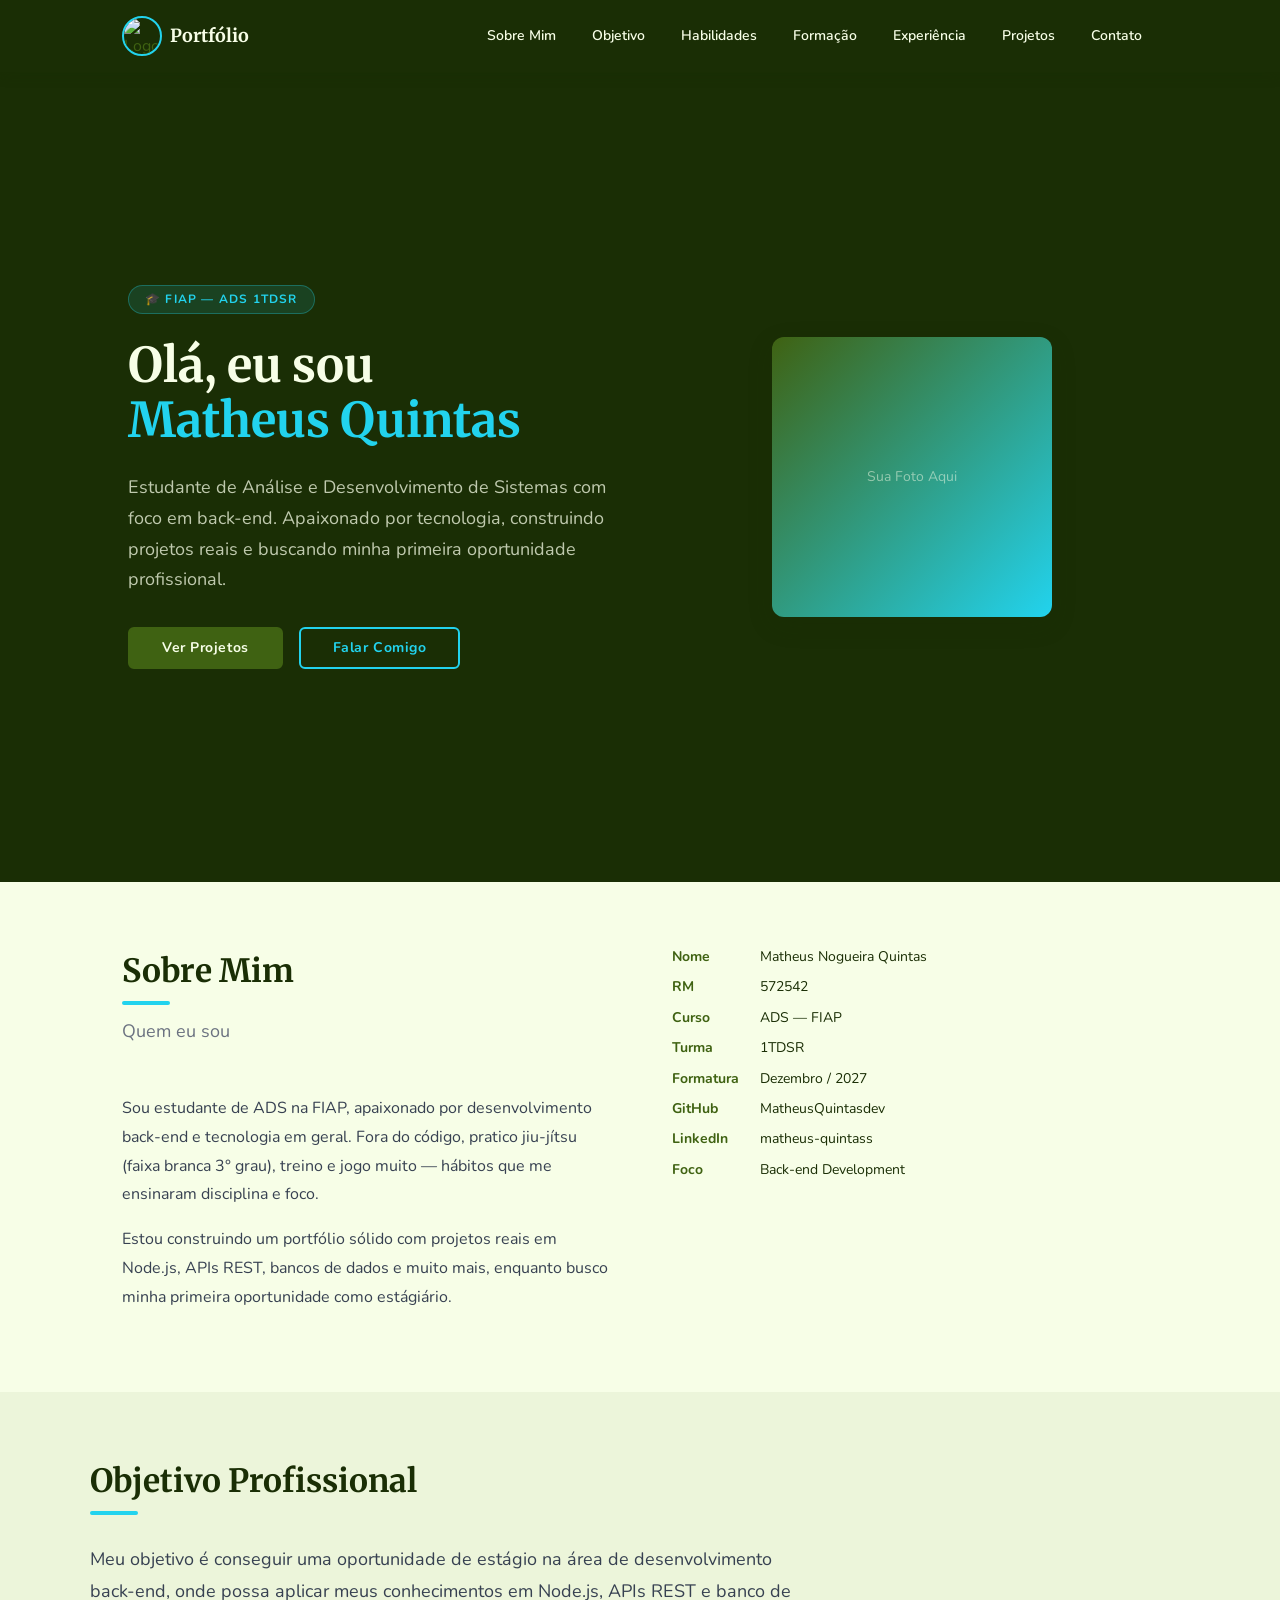
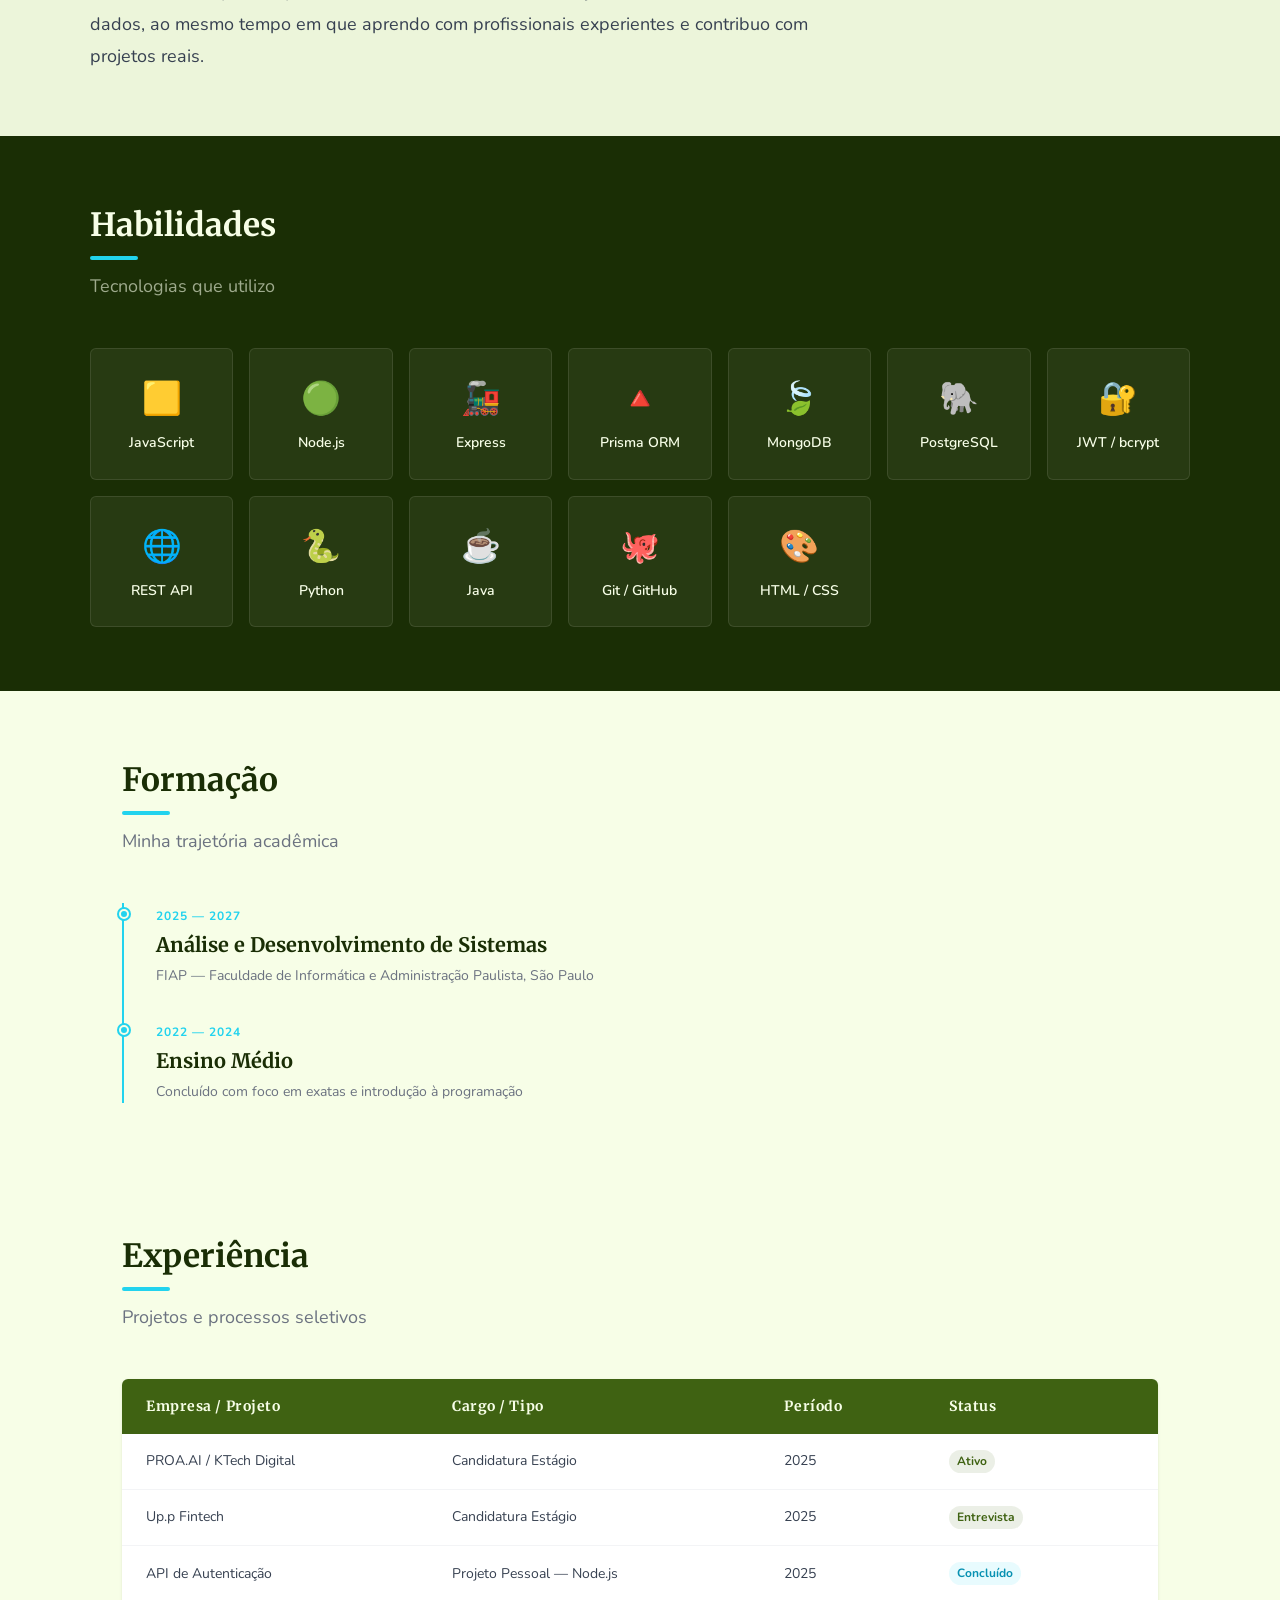
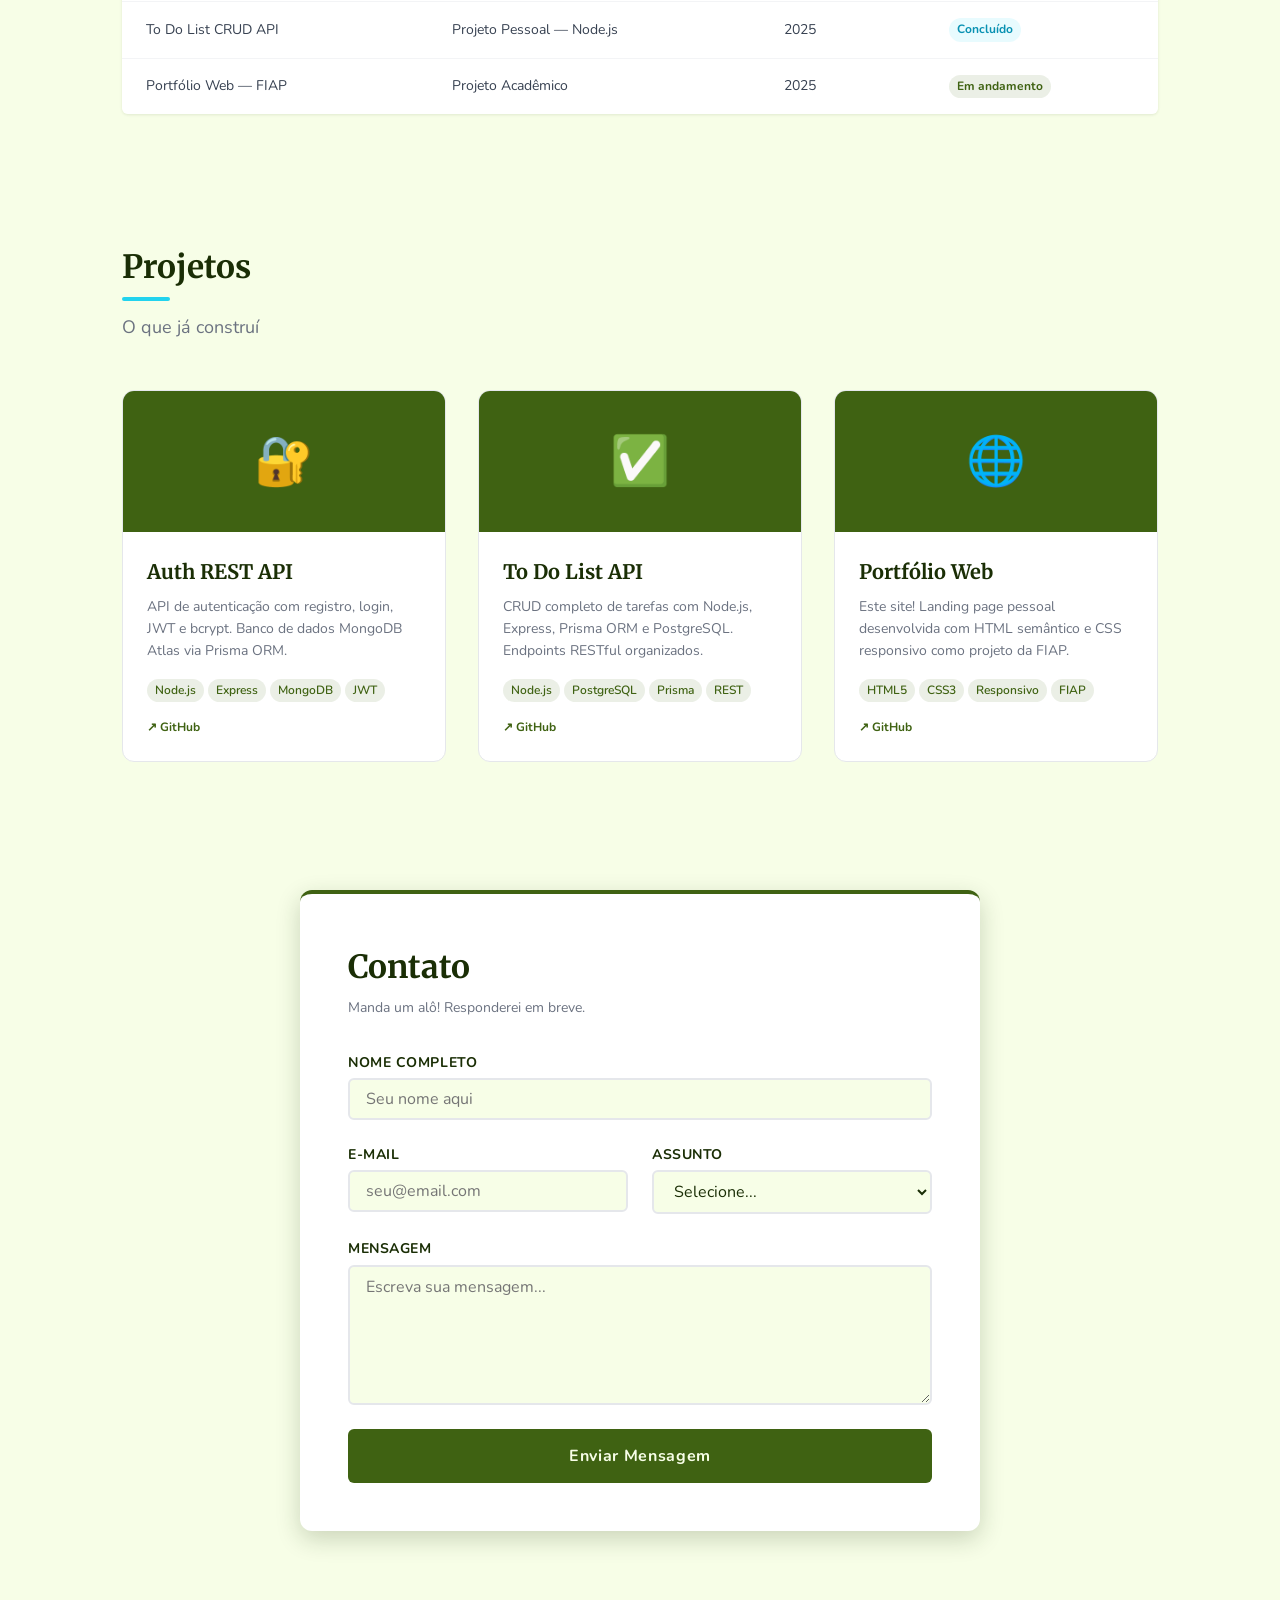
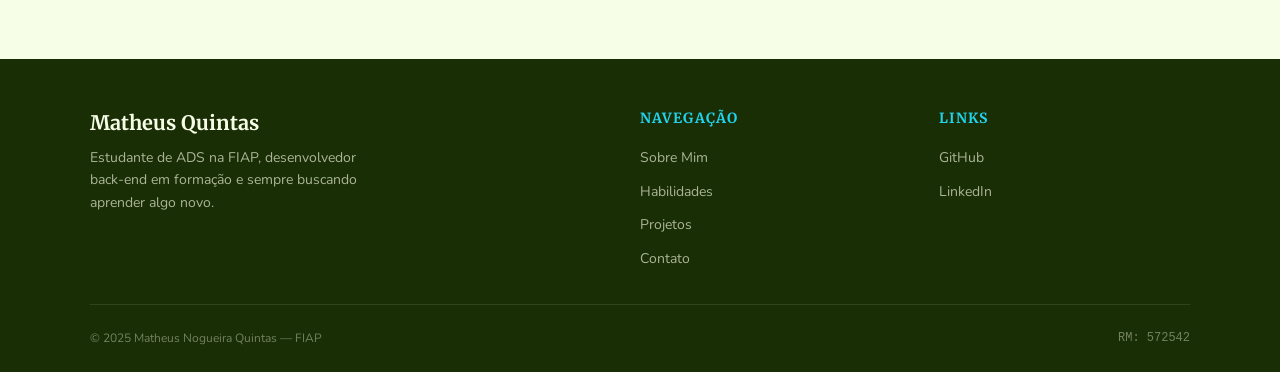
==== index.html @ 39544507 "step-5: responsividade e organização do CSS" ====
<!DOCTYPE html>
<html lang="pt-BR">
<head>
    <meta charset="UTF-8">
    <meta name="viewport" content="width=device-width, initial-scale=1.0">
    <title>Matheus Quintas — Portfólio</title>

    <!-- Google Fonts -->
    <link rel="preconnect" href="https://fonts.googleapis.com">
    <link rel="preconnect" href="https://fonts.gstatic.com" crossorigin>
    <link href="https://fonts.googleapis.com/css2?family=Merriweather:wght@700;900&family=Nunito:wght@400;600;700&display=swap" rel="stylesheet">

    <!-- CSS Modularizado -->
    <link rel="stylesheet" href="css/variables.css">
    <link rel="stylesheet" href="css/main.css">
    <link rel="stylesheet" href="css/header.css">
    <link rel="stylesheet" href="css/footer.css">
    <link rel="stylesheet" href="css/form.css">
</head>
<body>

    <!-- ===================== HEADER ===================== -->
    <header>
        <div class="header-inner">
            <a href="#inicio" class="logo">
                <img src="https://ui-avatars.com/api/?background=3F6212&color=22D3EE&name=Matheus+Nogueira+Quintas" alt="Logo MQ">
                <span class="logo-text">Portfólio</span>
            </a>

            <button class="menu-toggle" id="menuToggle" aria-label="Abrir menu">
                <span></span>
                <span></span>
                <span></span>
            </button>

            <nav id="mainNav">
                <a href="#sobre">Sobre Mim</a>
                <a href="#objetivo">Objetivo</a>
                <a href="#habilidades">Habilidades</a>
                <a href="#formacao">Formação</a>
                <a href="#experiencia">Experiência</a>
                <a href="#projetos">Projetos</a>
                <a href="#contato">Contato</a>
            </nav>
        </div>
    </header>

    <!-- ===================== HERO ===================== -->
    <section id="inicio" class="hero">
        <div class="hero-inner">
            <div class="hero-content">
                <span class="hero-badge">🎓 FIAP — ADS 1TDSR</span>
                <h1>Olá, eu sou<br><span>Matheus Quintas</span></h1>
                <p>Estudante de Análise e Desenvolvimento de Sistemas com foco em back-end. Apaixonado por tecnologia, construindo projetos reais e buscando minha primeira oportunidade profissional.</p>
                <div class="hero-buttons">
                    <a href="#projetos" class="btn btn-primary">Ver Projetos</a>
                    <a href="#contato" class="btn btn-outline">Falar Comigo</a>
                </div>
            </div>
            <div class="hero-photo">
                <div class="photo-frame">Sua Foto Aqui</div>
            </div>
        </div>
    </section>

    <!-- ===================== SOBRE MIM ===================== -->
    <section id="sobre" class="section">
        <div class="about">
            <div>
                <h2 class="section-title">Sobre Mim</h2>
                <p class="section-subtitle">Quem eu sou</p>
                <div class="about-text">
                    <p>Sou estudante de ADS na FIAP, apaixonado por desenvolvimento back-end e tecnologia em geral. Fora do código, pratico jiu-jítsu (faixa branca 3° grau), treino e jogo muito — hábitos que me ensinaram disciplina e foco.</p>
                    <p>Estou construindo um portfólio sólido com projetos reais em Node.js, APIs REST, bancos de dados e muito mais, enquanto busco minha primeira oportunidade como estágiário.</p>
                </div>
            </div>
            <div>
                <ul class="info-list">
                    <li><strong>Nome</strong> Matheus Nogueira Quintas</li>
                    <li><strong>RM</strong> 572542</li>
                    <li><strong>Curso</strong> ADS — FIAP</li>
                    <li><strong>Turma</strong> 1TDSR</li>
                    <li><strong>Formatura</strong> Dezembro / 2027</li>
                    <li><strong>GitHub</strong> MatheusQuintasdev</li>
                    <li><strong>LinkedIn</strong> matheus-quintass</li>
                    <li><strong>Foco</strong> Back-end Development</li>
                </ul>
            </div>
        </div>
    </section>

    <!-- ===================== OBJETIVO ===================== -->
    <section id="objetivo" style="background-color: rgba(63,98,18,0.06); padding: var(--space-3xl) var(--space-xl);">
        <div style="max-width: var(--max-width); margin: 0 auto;">
            <h2 class="section-title">Objetivo Profissional</h2>
            <p style="margin-top: var(--space-lg); font-size: var(--font-md); line-height: 1.8; color: #374151; max-width: 720px;">
                Meu objetivo é conseguir uma oportunidade de estágio na área de desenvolvimento back-end, onde possa aplicar meus conhecimentos em Node.js, APIs REST e banco de dados, ao mesmo tempo em que aprendo com profissionais experientes e contribuo com projetos reais.
            </p>
        </div>
    </section>

    <!-- ===================== HABILIDADES ===================== -->
    <div id="habilidades" class="skills-bg">
        <div style="max-width: var(--max-width); margin: 0 auto;">
            <h2 class="section-title">Habilidades</h2>
            <p class="section-subtitle">Tecnologias que utilizo</p>
            <div class="skills-grid">
                <div class="skill-card"><div class="skill-icon">🟨</div><p>JavaScript</p></div>
                <div class="skill-card"><div class="skill-icon">🟢</div><p>Node.js</p></div>
                <div class="skill-card"><div class="skill-icon">🚂</div><p>Express</p></div>
                <div class="skill-card"><div class="skill-icon">🔺</div><p>Prisma ORM</p></div>
                <div class="skill-card"><div class="skill-icon">🍃</div><p>MongoDB</p></div>
                <div class="skill-card"><div class="skill-icon">🐘</div><p>PostgreSQL</p></div>
                <div class="skill-card"><div class="skill-icon">🔐</div><p>JWT / bcrypt</p></div>
                <div class="skill-card"><div class="skill-icon">🌐</div><p>REST API</p></div>
                <div class="skill-card"><div class="skill-icon">🐍</div><p>Python</p></div>
                <div class="skill-card"><div class="skill-icon">☕</div><p>Java</p></div>
                <div class="skill-card"><div class="skill-icon">🐙</div><p>Git / GitHub</p></div>
                <div class="skill-card"><div class="skill-icon">🎨</div><p>HTML / CSS</p></div>
            </div>
        </div>
    </div>

    <!-- ===================== FORMAÇÃO ===================== -->
    <section id="formacao" class="section">
        <h2 class="section-title">Formação</h2>
        <p class="section-subtitle">Minha trajetória acadêmica</p>
        <div class="timeline">
            <div class="timeline-item">
                <span class="year">2025 — 2027</span>
                <h3>Análise e Desenvolvimento de Sistemas</h3>
                <p>FIAP — Faculdade de Informática e Administração Paulista, São Paulo</p>
            </div>
            <div class="timeline-item">
                <span class="year">2022 — 2024</span>
                <h3>Ensino Médio</h3>
                <p>Concluído com foco em exatas e introdução à programação</p>
            </div>
        </div>
    </section>

    <!-- ===================== EXPERIÊNCIA ===================== -->
    <section id="experiencia" class="section">
        <h2 class="section-title">Experiência</h2>
        <p class="section-subtitle">Projetos e processos seletivos</p>

        <!-- Tabela com scroll horizontal em mobile -->
        <div class="table-wrapper">
            <table class="exp-table">
                <thead>
                    <tr>
                        <th>Empresa / Projeto</th>
                        <th>Cargo / Tipo</th>
                        <th>Período</th>
                        <th>Status</th>
                    </tr>
                </thead>
                <tbody>
                    <tr>
                        <td>PROA.AI / KTech Digital</td>
                        <td>Candidatura Estágio</td>
                        <td>2025</td>
                        <td><span class="badge-status ativo">Ativo</span></td>
                    </tr>
                    <tr>
                        <td>Up.p Fintech</td>
                        <td>Candidatura Estágio</td>
                        <td>2025</td>
                        <td><span class="badge-status ativo">Entrevista</span></td>
                    </tr>
                    <tr>
                        <td>API de Autenticação</td>
                        <td>Projeto Pessoal — Node.js</td>
                        <td>2025</td>
                        <td><span class="badge-status concluido">Concluído</span></td>
                    </tr>
                    <tr>
                        <td>To Do List CRUD API</td>
                        <td>Projeto Pessoal — Node.js</td>
                        <td>2025</td>
                        <td><span class="badge-status concluido">Concluído</span></td>
                    </tr>
                    <tr>
                        <td>Portfólio Web — FIAP</td>
                        <td>Projeto Acadêmico</td>
                        <td>2025</td>
                        <td><span class="badge-status ativo">Em andamento</span></td>
                    </tr>
                </tbody>
            </table>
        </div>
    </section>

    <!-- ===================== PROJETOS ===================== -->
    <section id="projetos" class="section">
        <h2 class="section-title">Projetos</h2>
        <p class="section-subtitle">O que já construí</p>
        <div class="projects-grid">

            <div class="project-card">
                <div class="card-header"><span>🔐</span></div>
                <div class="card-body">
                    <h3>Auth REST API</h3>
                    <p>API de autenticação com registro, login, JWT e bcrypt. Banco de dados MongoDB Atlas via Prisma ORM.</p>
                    <div class="project-tags">
                        <span class="tag">Node.js</span>
                        <span class="tag">Express</span>
                        <span class="tag">MongoDB</span>
                        <span class="tag">JWT</span>
                    </div>
                    <div class="card-links">
                        <a href="https://github.com/MatheusQuintasdev" target="_blank">↗ GitHub</a>
                    </div>
                </div>
            </div>

            <div class="project-card">
                <div class="card-header"><span>✅</span></div>
                <div class="card-body">
                    <h3>To Do List API</h3>
                    <p>CRUD completo de tarefas com Node.js, Express, Prisma ORM e PostgreSQL. Endpoints RESTful organizados.</p>
                    <div class="project-tags">
                        <span class="tag">Node.js</span>
                        <span class="tag">PostgreSQL</span>
                        <span class="tag">Prisma</span>
                        <span class="tag">REST</span>
                    </div>
                    <div class="card-links">
                        <a href="https://github.com/MatheusQuintasdev" target="_blank">↗ GitHub</a>
                    </div>
                </div>
            </div>

            <div class="project-card">
                <div class="card-header"><span>🌐</span></div>
                <div class="card-body">
                    <h3>Portfólio Web</h3>
                    <p>Este site! Landing page pessoal desenvolvida com HTML semântico e CSS responsivo como projeto da FIAP.</p>
                    <div class="project-tags">
                        <span class="tag">HTML5</span>
                        <span class="tag">CSS3</span>
                        <span class="tag">Responsivo</span>
                        <span class="tag">FIAP</span>
                    </div>
                    <div class="card-links">
                        <a href="https://github.com/MatheusQuintasdev" target="_blank">↗ GitHub</a>
                    </div>
                </div>
            </div>

        </div>
    </section>

    <!-- ===================== CONTATO ===================== -->
    <div id="contato" class="form-section">
        <div class="form-wrapper">
            <h2>Contato</h2>
            <p class="form-subtitle">Manda um alô! Responderei em breve.</p>

            <div class="form-group">
                <label for="nome">Nome Completo</label>
                <input type="text" id="nome" name="nome" placeholder="Seu nome aqui" required>
            </div>

            <div class="form-row">
                <div class="form-group">
                    <label for="email">E-mail</label>
                    <input type="email" id="email" name="email" placeholder="seu@email.com" required>
                </div>
                <div class="form-group">
                    <label for="assunto">Assunto</label>
                    <select id="assunto" name="assunto">
                        <option value="">Selecione...</option>
                        <option>Oportunidade de Estágio</option>
                        <option>Projeto em Conjunto</option>
                        <option>Outros</option>
                    </select>
                </div>
            </div>

            <div class="form-group">
                <label for="mensagem">Mensagem</label>
                <textarea id="mensagem" name="mensagem" placeholder="Escreva sua mensagem..." required></textarea>
            </div>

            <button type="button" class="form-submit">Enviar Mensagem</button>
        </div>
    </div>

    <!-- ===================== FOOTER ===================== -->
    <footer>
        <div class="footer-inner">
            <div class="footer-brand">
                <span class="logo-text">Matheus Quintas</span>
                <p>Estudante de ADS na FIAP, desenvolvedor back-end em formação e sempre buscando aprender algo novo.</p>
            </div>
            <div class="footer-col">
                <h4>Navegação</h4>
                <ul>
                    <li><a href="#sobre">Sobre Mim</a></li>
                    <li><a href="#habilidades">Habilidades</a></li>
                    <li><a href="#projetos">Projetos</a></li>
                    <li><a href="#contato">Contato</a></li>
                </ul>
            </div>
            <div class="footer-col">
                <h4>Links</h4>
                <ul>
                    <li><a href="https://github.com/MatheusQuintasdev" target="_blank">GitHub</a></li>
                    <li><a href="https://linkedin.com/in/matheus-quintass" target="_blank">LinkedIn</a></li>
                </ul>
            </div>
        </div>
        <div class="footer-bottom">
            <p>© 2025 Matheus Nogueira Quintas — FIAP</p>
            <span class="rm">RM: 572542</span>
        </div>
    </footer>

    <!-- ===================== JS: Menu Mobile ===================== -->
    <script>
        const toggle = document.getElementById('menuToggle');
        const nav = document.getElementById('mainNav');

        toggle.addEventListener('click', () => {
            toggle.classList.toggle('open');
            nav.classList.toggle('open');
        });

        // Fecha o menu ao clicar em um link
        nav.querySelectorAll('a').forEach(link => {
            link.addEventListener('click', () => {
                toggle.classList.remove('open');
                nav.classList.remove('open');
            });
        });
    </script>

</body>
</html>
---- css/variables.css ----
/* ===========================
   VARIÁVEIS GLOBAIS
   =========================== */

:root {
    /* Paleta de Cores */
    --color-primary: #3F6212;
    --color-secondary: #22D3EE;
    --color-background: #F7FEE7;
    --color-dark: #1A2E05;
    --color-accent: #FB7185;

    /* Variações de opacidade */
    --color-primary-light: #4d7a16;
    --color-primary-dark: #2d4609;
    --color-secondary-light: #67e3f5;
    --color-dark-soft: #2a4a08;

    /* Tipografia */
    --font-heading: 'Merriweather', Georgia, serif;
    --font-body: 'Nunito', 'Segoe UI', sans-serif;
    --font-mono: 'Courier New', monospace;

    /* Tamanhos de Fonte */
    --font-xs: 0.75rem;
    --font-sm: 0.875rem;
    --font-base: 1rem;
    --font-md: 1.125rem;
    --font-lg: 1.25rem;
    --font-xl: 1.5rem;
    --font-2xl: 2rem;
    --font-3xl: 2.5rem;
    --font-4xl: 3rem;

    /* Espaçamentos */
    --space-xs: 0.25rem;
    --space-sm: 0.5rem;
    --space-md: 1rem;
    --space-lg: 1.5rem;
    --space-xl: 2rem;
    --space-2xl: 3rem;
    --space-3xl: 4rem;

    /* Border Radius */
    --radius: 6px;
    --radius-md: 12px;
    --radius-lg: 20px;
    --radius-full: 9999px;

    /* Sombras */
    --shadow-sm: 0 1px 3px rgba(26, 46, 5, 0.1);
    --shadow-md: 0 4px 12px rgba(26, 46, 5, 0.15);
    --shadow-lg: 0 8px 24px rgba(26, 46, 5, 0.2);

    /* Transições */
    --transition: 0.3s ease;

    /* Largura máxima do container */
    --max-width: 1100px;
}
---- css/main.css ----
/* ===========================
   RESET & BASE
   =========================== */

*, *::before, *::after {
    box-sizing: border-box;
    margin: 0;
    padding: 0;
}

html {
    scroll-behavior: smooth;
}

body {
    font-family: var(--font-body);
    font-size: var(--font-base);
    background-color: var(--color-background);
    color: var(--color-dark);
    line-height: 1.6;
}

img {
    max-width: 100%;
    display: block;
}

a {
    color: var(--color-primary);
}

/* ===========================
   UTILITÁRIOS
   =========================== */

.container {
    max-width: var(--max-width);
    margin: 0 auto;
    padding: 0 var(--space-xl);
}

.section {
    padding: var(--space-3xl) var(--space-xl);
    max-width: var(--max-width);
    margin: 0 auto;
}

.section-title {
    font-family: var(--font-heading);
    font-size: var(--font-2xl);
    color: var(--color-dark);
    margin-bottom: var(--space-xs);
    position: relative;
    display: inline-block;
}

.section-title::after {
    content: '';
    display: block;
    height: 4px;
    width: 48px;
    background-color: var(--color-secondary);
    border-radius: var(--radius-full);
    margin-top: var(--space-xs);
}

.section-subtitle {
    color: #6b7280;
    font-size: var(--font-md);
    margin-top: var(--space-sm);
    margin-bottom: var(--space-2xl);
}

/* ===========================
   HERO
   =========================== */

.hero {
    background-color: var(--color-dark);
    color: var(--color-background);
    padding: var(--space-3xl) var(--space-xl);
    min-height: 90vh;
    display: flex;
    align-items: center;
}

.hero-inner {
    max-width: var(--max-width);
    margin: 0 auto;
    display: grid;
    grid-template-columns: 1fr 1fr;
    gap: var(--space-3xl);
    align-items: center;
}

.hero-badge {
    display: inline-block;
    background-color: rgba(34, 211, 238, 0.12);
    color: var(--color-secondary);
    border: 1px solid rgba(34, 211, 238, 0.3);
    font-size: var(--font-xs);
    font-weight: 700;
    letter-spacing: 0.1em;
    text-transform: uppercase;
    padding: var(--space-xs) var(--space-md);
    border-radius: var(--radius-full);
    margin-bottom: var(--space-lg);
}

.hero h1 {
    font-family: var(--font-heading);
    font-size: var(--font-4xl);
    line-height: 1.15;
    margin-bottom: var(--space-lg);
    color: var(--color-background);
}

.hero h1 span {
    color: var(--color-secondary);
}

.hero p {
    font-size: var(--font-md);
    color: rgba(247, 254, 231, 0.75);
    line-height: 1.7;
    margin-bottom: var(--space-xl);
    max-width: 480px;
}

.hero-buttons {
    display: flex;
    gap: var(--space-md);
    flex-wrap: wrap;
}

.btn {
    display: inline-block;
    padding: var(--space-sm) var(--space-xl);
    border-radius: var(--radius);
    font-family: var(--font-body);
    font-size: var(--font-sm);
    font-weight: 700;
    text-decoration: none;
    cursor: pointer;
    transition: all var(--transition);
    letter-spacing: 0.04em;
}

.btn-primary {
    background-color: var(--color-primary);
    color: var(--color-background);
    border: 2px solid var(--color-primary);
}

.btn-primary:hover {
    background-color: var(--color-primary-dark);
    border-color: var(--color-primary-dark);
}

.btn-outline {
    background-color: transparent;
    color: var(--color-secondary);
    border: 2px solid var(--color-secondary);
}

.btn-outline:hover {
    background-color: var(--color-secondary);
    color: var(--color-dark);
}

.hero-photo {
    display: flex;
    justify-content: center;
    align-items: center;
}

.hero-photo .photo-frame {
    width: 280px;
    height: 280px;
    border-radius: var(--radius-md);
    background: linear-gradient(135deg, var(--color-primary), var(--color-secondary));
    display: flex;
    align-items: center;
    justify-content: center;
    color: rgba(247, 254, 231, 0.5);
    font-size: var(--font-sm);
    text-align: center;
    padding: var(--space-md);
    box-shadow: var(--shadow-lg);
}

.hero-photo img {
    width: 280px;
    height: 280px;
    object-fit: cover;
    border-radius: var(--radius-md);
    box-shadow: var(--shadow-lg);
}

/* ===========================
   SOBRE MIM
   =========================== */

.about {
    display: grid;
    grid-template-columns: 1fr 1fr;
    gap: var(--space-3xl);
    align-items: start;
}

.about-text p {
    line-height: 1.8;
    color: #374151;
    margin-bottom: var(--space-md);
}

.info-list {
    list-style: none;
    display: flex;
    flex-direction: column;
    gap: var(--space-sm);
}

.info-list li {
    display: flex;
    gap: var(--space-sm);
    font-size: var(--font-sm);
}

.info-list li strong {
    color: var(--color-primary);
    min-width: 80px;
}

/* ===========================
   HABILIDADES
   =========================== */

.skills-bg {
    background-color: var(--color-dark);
    padding: var(--space-3xl) var(--space-xl);
}

.skills-bg .section-title {
    color: var(--color-background);
}

.skills-bg .section-subtitle {
    color: rgba(247, 254, 231, 0.6);
}

.skills-grid {
    display: grid;
    grid-template-columns: repeat(auto-fill, minmax(140px, 1fr));
    gap: var(--space-md);
    margin-top: var(--space-xl);
}

.skill-card {
    background-color: rgba(247, 254, 231, 0.06);
    border: 1px solid rgba(247, 254, 231, 0.1);
    border-radius: var(--radius);
    padding: var(--space-lg) var(--space-md);
    text-align: center;
    transition: background-color var(--transition), border-color var(--transition);
}

.skill-card:hover {
    background-color: rgba(63, 98, 18, 0.3);
    border-color: var(--color-primary);
}

.skill-card .skill-icon {
    font-size: 2rem;
    margin-bottom: var(--space-sm);
}

.skill-card p {
    font-size: var(--font-sm);
    font-weight: 600;
    color: var(--color-background);
}

/* ===========================
   FORMAÇÃO
   =========================== */

.timeline {
    position: relative;
    padding-left: var(--space-xl);
    border-left: 2px solid var(--color-secondary);
    display: flex;
    flex-direction: column;
    gap: var(--space-xl);
}

.timeline-item {
    position: relative;
}

.timeline-item::before {
    content: '';
    position: absolute;
    left: calc(-1 * var(--space-xl) - 5px);
    top: 6px;
    width: 10px;
    height: 10px;
    border-radius: var(--radius-full);
    background-color: var(--color-secondary);
    border: 2px solid var(--color-background);
    box-shadow: 0 0 0 2px var(--color-secondary);
}

.timeline-item .year {
    font-size: var(--font-xs);
    font-weight: 700;
    color: var(--color-secondary);
    text-transform: uppercase;
    letter-spacing: 0.08em;
    margin-bottom: var(--space-xs);
}

.timeline-item h3 {
    font-family: var(--font-heading);
    font-size: var(--font-lg);
    color: var(--color-dark);
    margin-bottom: var(--space-xs);
}

.timeline-item p {
    font-size: var(--font-sm);
    color: #6b7280;
}

/* ===========================
   PROJETOS
   =========================== */

.projects-grid {
    display: grid;
    grid-template-columns: repeat(auto-fill, minmax(300px, 1fr));
    gap: var(--space-xl);
    margin-top: var(--space-xl);
}

.project-card {
    background-color: #fff;
    border: 1px solid #e5e7eb;
    border-radius: var(--radius-md);
    overflow: hidden;
    transition: box-shadow var(--transition), transform var(--transition);
}

.project-card:hover {
    box-shadow: var(--shadow-lg);
    transform: translateY(-3px);
}

.project-card .card-header {
    background-color: var(--color-primary);
    padding: var(--space-xl);
    display: flex;
    align-items: center;
    justify-content: center;
    min-height: 120px;
}

.project-card .card-header span {
    font-size: 3rem;
}

.project-card .card-body {
    padding: var(--space-lg);
}

.project-card h3 {
    font-family: var(--font-heading);
    font-size: var(--font-lg);
    color: var(--color-dark);
    margin-bottom: var(--space-sm);
}

.project-card p {
    font-size: var(--font-sm);
    color: #6b7280;
    line-height: 1.6;
    margin-bottom: var(--space-md);
}

.project-tags {
    display: flex;
    flex-wrap: wrap;
    gap: var(--space-xs);
    margin-bottom: var(--space-md);
}

.tag {
    background-color: rgba(63, 98, 18, 0.1);
    color: var(--color-primary);
    font-size: var(--font-xs);
    font-weight: 600;
    padding: 2px var(--space-sm);
    border-radius: var(--radius-full);
}

.card-links {
    display: flex;
    gap: var(--space-sm);
}

.card-links a {
    font-size: var(--font-xs);
    font-weight: 700;
    color: var(--color-primary);
    text-decoration: none;
    display: flex;
    align-items: center;
    gap: 4px;
    transition: color var(--transition);
}

.card-links a:hover {
    color: var(--color-accent);
}

/* ===========================
   EXPERIÊNCIA — TABELA
   =========================== */

.table-wrapper {
    width: 100%;
    overflow-x: auto; /* rolagem horizontal em mobile */
    -webkit-overflow-scrolling: touch;
    border-radius: var(--radius);
    box-shadow: var(--shadow-sm);
}

.exp-table {
    width: 100%;
    min-width: 560px; /* garante scroll em telas pequenas */
    border-collapse: collapse;
    background-color: #fff;
    font-size: var(--font-sm);
}

.exp-table thead {
    background-color: var(--color-primary);
    color: var(--color-background);
}

.exp-table th {
    padding: var(--space-md) var(--space-lg);
    text-align: left;
    font-family: var(--font-heading);
    font-size: var(--font-sm);
    letter-spacing: 0.04em;
}

.exp-table td {
    padding: var(--space-md) var(--space-lg);
    border-bottom: 1px solid #f3f4f6;
    color: #374151;
}

.exp-table tbody tr:hover {
    background-color: rgba(63, 98, 18, 0.04);
}

.exp-table tbody tr:last-child td {
    border-bottom: none;
}

.badge-status {
    display: inline-block;
    padding: 2px var(--space-sm);
    border-radius: var(--radius-full);
    font-size: var(--font-xs);
    font-weight: 700;
}

.badge-status.ativo {
    background-color: rgba(63, 98, 18, 0.1);
    color: var(--color-primary);
}

.badge-status.concluido {
    background-color: rgba(34, 211, 238, 0.1);
    color: #0891b2;
}

/* ===========================
   RESPONSIVIDADE GERAL
   =========================== */

@media (max-width: 1024px) {
    .hero h1 {
        font-size: var(--font-3xl);
    }

    .hero-photo .photo-frame,
    .hero-photo img {
        width: 220px;
        height: 220px;
    }
}

@media (max-width: 768px) {
    .section {
        padding: var(--space-2xl) var(--space-lg);
    }

    .hero {
        padding: var(--space-2xl) var(--space-lg);
        min-height: auto;
    }

    .hero-inner {
        grid-template-columns: 1fr;
        text-align: center;
        gap: var(--space-2xl);
    }

    .hero h1 {
        font-size: var(--font-2xl);
    }

    .hero p {
        max-width: 100%;
    }

    .hero-buttons {
        justify-content: center;
    }

    .hero-photo {
        order: -1;
    }

    .hero-photo .photo-frame,
    .hero-photo img {
        width: 180px;
        height: 180px;
    }

    .about {
        grid-template-columns: 1fr;
        gap: var(--space-xl);
    }

    .skills-bg {
        padding: var(--space-2xl) var(--space-lg);
    }

    .projects-grid {
        grid-template-columns: 1fr;
    }

    .section-title {
        font-size: var(--font-xl);
    }
}

@media (max-width: 480px) {
    .section {
        padding: var(--space-xl) var(--space-md);
    }

    .hero {
        padding: var(--space-xl) var(--space-md);
    }

    .hero h1 {
        font-size: var(--font-xl);
    }

    .hero-badge {
        font-size: 0.65rem;
    }

    .btn {
        padding: var(--space-sm) var(--space-lg);
        font-size: var(--font-xs);
    }

    .skills-grid {
        grid-template-columns: repeat(2, 1fr);
    }

    .hero-photo .photo-frame,
    .hero-photo img {
        width: 150px;
        height: 150px;
    }
}
---- css/header.css ----
/* ===========================
   HEADER & NAVEGAÇÃO
   =========================== */

header {
    background-color: var(--color-dark);
    position: sticky;
    top: 0;
    z-index: 1000;
    box-shadow: var(--shadow-md);
}

.header-inner {
    max-width: var(--max-width);
    margin: 0 auto;
    padding: var(--space-md) var(--space-xl);
    display: flex;
    align-items: center;
    justify-content: space-between;
    gap: var(--space-lg);
}

/* Logo */
.logo {
    display: flex;
    align-items: center;
    gap: var(--space-sm);
    text-decoration: none;
    flex-shrink: 0;
}

.logo img {
    width: 40px;
    height: 40px;
    border-radius: var(--radius-full);
    border: 2px solid var(--color-secondary);
}

.logo-text {
    font-family: var(--font-heading);
    font-size: var(--font-md);
    color: var(--color-background);
    font-weight: 700;
}

/* Navegação Desktop */
nav {
    display: flex;
    align-items: center;
    gap: var(--space-xs);
}

nav a {
    color: var(--color-background);
    text-decoration: none;
    font-family: var(--font-body);
    font-size: var(--font-sm);
    font-weight: 600;
    padding: var(--space-xs) var(--space-md);
    border-radius: var(--radius);
    transition: background-color var(--transition), color var(--transition);
}

nav a:hover {
    background-color: var(--color-primary);
    color: var(--color-background);
}

/* Botão Hamburguer (mobile) */
.menu-toggle {
    display: none;
    flex-direction: column;
    gap: 5px;
    background: none;
    border: none;
    cursor: pointer;
    padding: var(--space-xs);
}

.menu-toggle span {
    display: block;
    width: 24px;
    height: 2px;
    background-color: var(--color-background);
    border-radius: var(--radius-full);
    transition: transform var(--transition), opacity var(--transition);
}

/* Estado aberto do menu */
.menu-toggle.open span:nth-child(1) {
    transform: translateY(7px) rotate(45deg);
}
.menu-toggle.open span:nth-child(2) {
    opacity: 0;
}
.menu-toggle.open span:nth-child(3) {
    transform: translateY(-7px) rotate(-45deg);
}

/* ===========================
   RESPONSIVIDADE — HEADER
   =========================== */

@media (max-width: 768px) {
    .menu-toggle {
        display: flex;
    }

    nav {
        display: none;
        position: absolute;
        top: 100%;
        left: 0;
        right: 0;
        background-color: var(--color-dark);
        flex-direction: column;
        align-items: stretch;
        padding: var(--space-md);
        gap: var(--space-xs);
        box-shadow: var(--shadow-lg);
    }

    nav.open {
        display: flex;
    }

    nav a {
        padding: var(--space-sm) var(--space-md);
        text-align: center;
        font-size: var(--font-base);
    }

    .header-inner {
        padding: var(--space-md) var(--space-lg);
        position: relative;
    }
}

@media (max-width: 480px) {
    .logo-text {
        font-size: var(--font-base);
    }
}
---- css/footer.css ----
/* ===========================
   FOOTER
   =========================== */

footer {
    background-color: var(--color-dark);
    color: var(--color-background);
    padding: var(--space-2xl) var(--space-xl) var(--space-lg);
    margin-top: var(--space-3xl);
}

.footer-inner {
    max-width: var(--max-width);
    margin: 0 auto;
    display: grid;
    grid-template-columns: 2fr 1fr 1fr;
    gap: var(--space-2xl);
}

.footer-brand .logo-text {
    font-family: var(--font-heading);
    font-size: var(--font-lg);
    color: var(--color-background);
    margin-bottom: var(--space-sm);
    display: block;
}

.footer-brand p {
    color: rgba(247, 254, 231, 0.65);
    font-size: var(--font-sm);
    line-height: 1.6;
    max-width: 280px;
}

.footer-col h4 {
    font-family: var(--font-heading);
    font-size: var(--font-sm);
    color: var(--color-secondary);
    text-transform: uppercase;
    letter-spacing: 0.08em;
    margin-bottom: var(--space-md);
}

.footer-col ul {
    list-style: none;
    display: flex;
    flex-direction: column;
    gap: var(--space-sm);
}

.footer-col ul a {
    color: rgba(247, 254, 231, 0.65);
    text-decoration: none;
    font-size: var(--font-sm);
    transition: color var(--transition);
}

.footer-col ul a:hover {
    color: var(--color-secondary);
}

.footer-bottom {
    max-width: var(--max-width);
    margin: var(--space-xl) auto 0;
    padding-top: var(--space-lg);
    border-top: 1px solid rgba(247, 254, 231, 0.1);
    display: flex;
    align-items: center;
    justify-content: space-between;
    gap: var(--space-md);
}

.footer-bottom p {
    font-size: var(--font-xs);
    color: rgba(247, 254, 231, 0.4);
}

.footer-bottom .rm {
    font-size: var(--font-xs);
    color: rgba(247, 254, 231, 0.4);
    font-family: var(--font-mono);
}

/* ===========================
   RESPONSIVIDADE — FOOTER
   =========================== */

@media (max-width: 768px) {
    .footer-inner {
        grid-template-columns: 1fr 1fr;
        gap: var(--space-xl);
    }

    .footer-brand {
        grid-column: 1 / -1;
    }
}

@media (max-width: 480px) {
    .footer-inner {
        grid-template-columns: 1fr;
        gap: var(--space-lg);
    }

    .footer-bottom {
        flex-direction: column;
        text-align: center;
        gap: var(--space-xs);
    }
}
---- css/form.css ----
/* ===========================
   FORMULÁRIO DE CONTATO
   =========================== */

.form-section {
    padding: var(--space-3xl) var(--space-xl);
    background-color: var(--color-background);
}

.form-wrapper {
    max-width: 680px;
    margin: 0 auto;
    background-color: #fff;
    border-radius: var(--radius-md);
    padding: var(--space-2xl);
    box-shadow: var(--shadow-lg);
    border-top: 4px solid var(--color-primary);
}

.form-wrapper h2 {
    font-family: var(--font-heading);
    font-size: var(--font-2xl);
    color: var(--color-dark);
    margin-bottom: var(--space-xs);
}

.form-wrapper .form-subtitle {
    font-size: var(--font-sm);
    color: #6b7280;
    margin-bottom: var(--space-xl);
}

.form-group {
    display: flex;
    flex-direction: column;
    gap: var(--space-xs);
    margin-bottom: var(--space-lg);
}

.form-group label {
    font-family: var(--font-body);
    font-size: var(--font-sm);
    font-weight: 700;
    color: var(--color-dark);
    text-transform: uppercase;
    letter-spacing: 0.04em;
}

.form-group input,
.form-group textarea,
.form-group select {
    width: 100%;
    padding: var(--space-sm) var(--space-md);
    border: 2px solid #e5e7eb;
    border-radius: var(--radius);
    font-family: var(--font-body);
    font-size: var(--font-base);
    color: var(--color-dark);
    background-color: var(--color-background);
    transition: border-color var(--transition), box-shadow var(--transition);
    outline: none;
    box-sizing: border-box;
}

.form-group input:focus,
.form-group textarea:focus,
.form-group select:focus {
    border-color: var(--color-primary);
    box-shadow: 0 0 0 3px rgba(63, 98, 18, 0.15);
}

.form-group textarea {
    resize: vertical;
    min-height: 140px;
    line-height: 1.6;
}

.form-row {
    display: grid;
    grid-template-columns: 1fr 1fr;
    gap: var(--space-lg);
}

.form-submit {
    width: 100%;
    padding: var(--space-md) var(--space-xl);
    background-color: var(--color-primary);
    color: var(--color-background);
    border: none;
    border-radius: var(--radius);
    font-family: var(--font-body);
    font-size: var(--font-base);
    font-weight: 700;
    cursor: pointer;
    transition: background-color var(--transition), transform var(--transition);
    letter-spacing: 0.04em;
}

.form-submit:hover {
    background-color: var(--color-primary-dark);
    transform: translateY(-1px);
}

.form-submit:active {
    transform: translateY(0);
}

/* Feedback de validação */
.form-group input:invalid:not(:placeholder-shown),
.form-group textarea:invalid:not(:placeholder-shown) {
    border-color: var(--color-accent);
}

/* ===========================
   RESPONSIVIDADE — FORMULÁRIO
   =========================== */

@media (max-width: 768px) {
    .form-wrapper {
        padding: var(--space-xl) var(--space-lg);
    }

    .form-row {
        grid-template-columns: 1fr;
        gap: 0;
    }
}

@media (max-width: 480px) {
    .form-section {
        padding: var(--space-2xl) var(--space-md);
    }

    .form-wrapper {
        padding: var(--space-lg) var(--space-md);
        border-radius: var(--radius);
    }

    .form-wrapper h2 {
        font-size: var(--font-xl);
    }
}
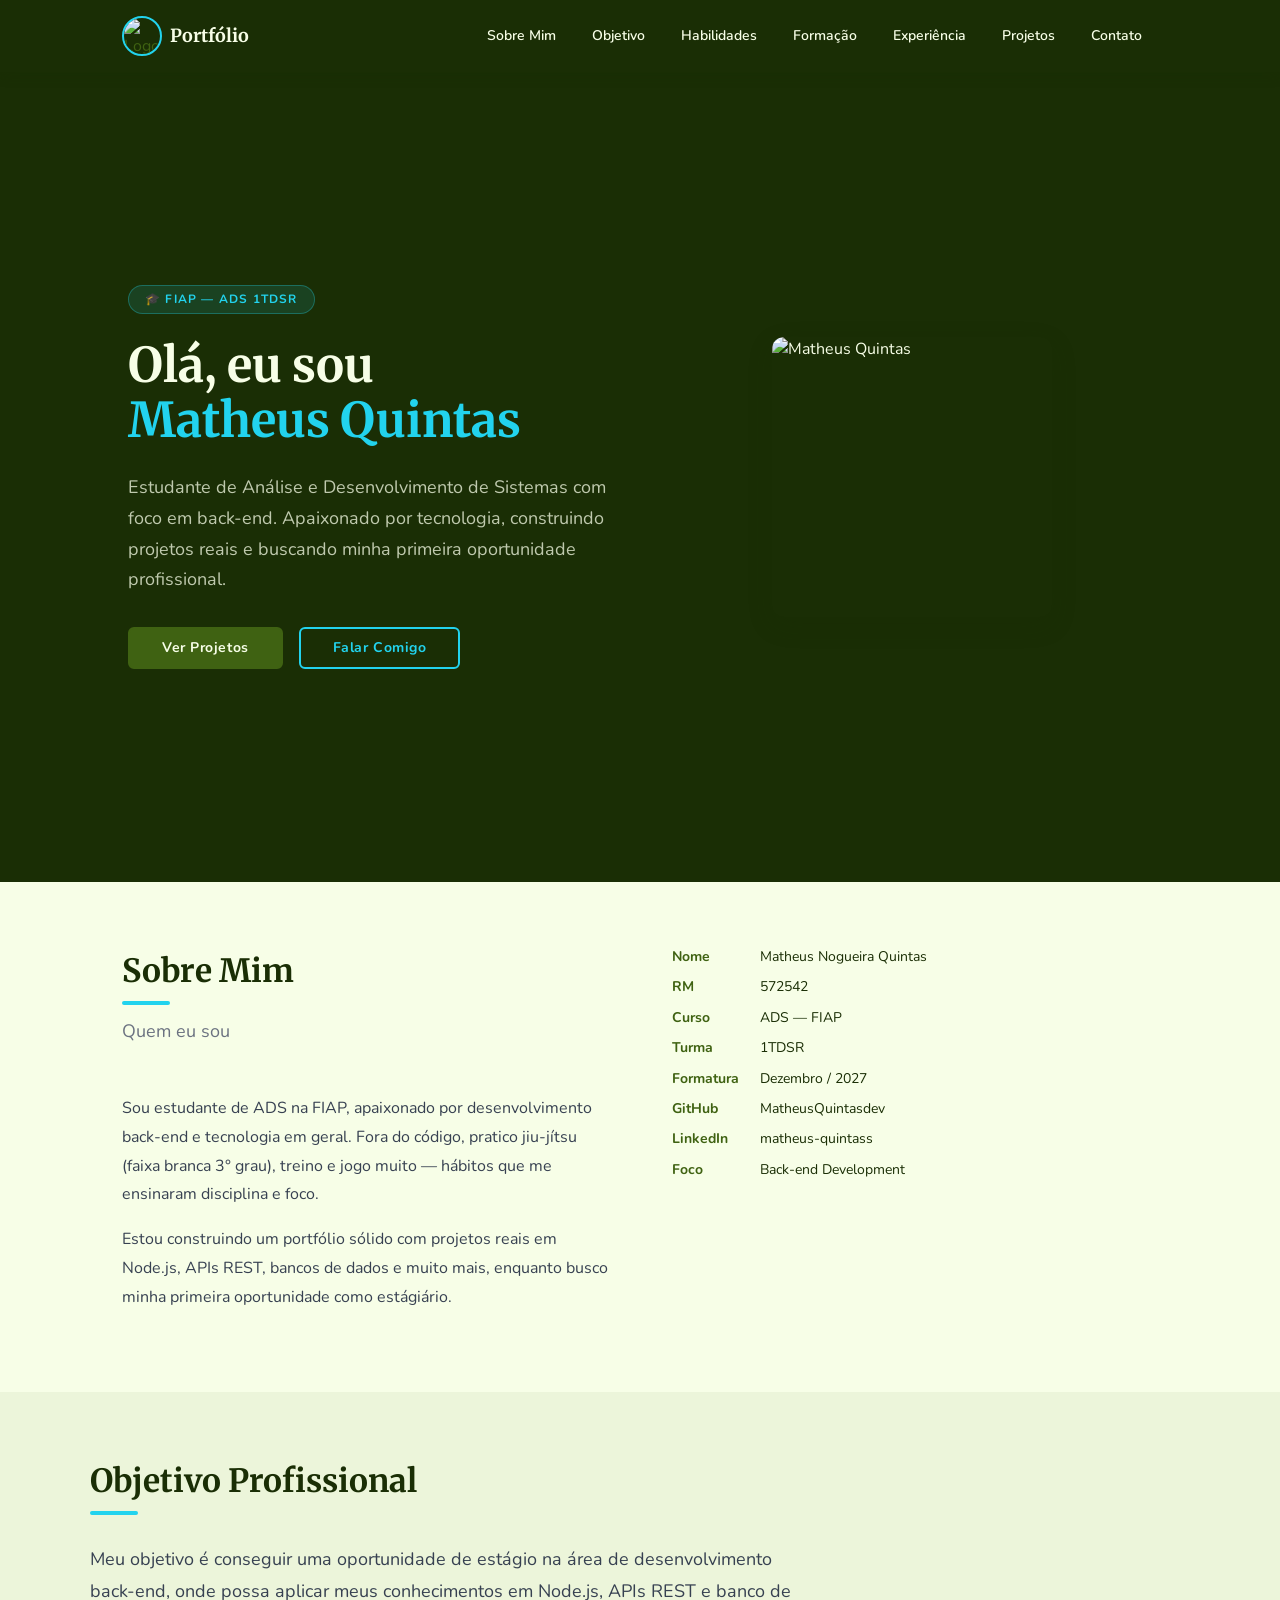
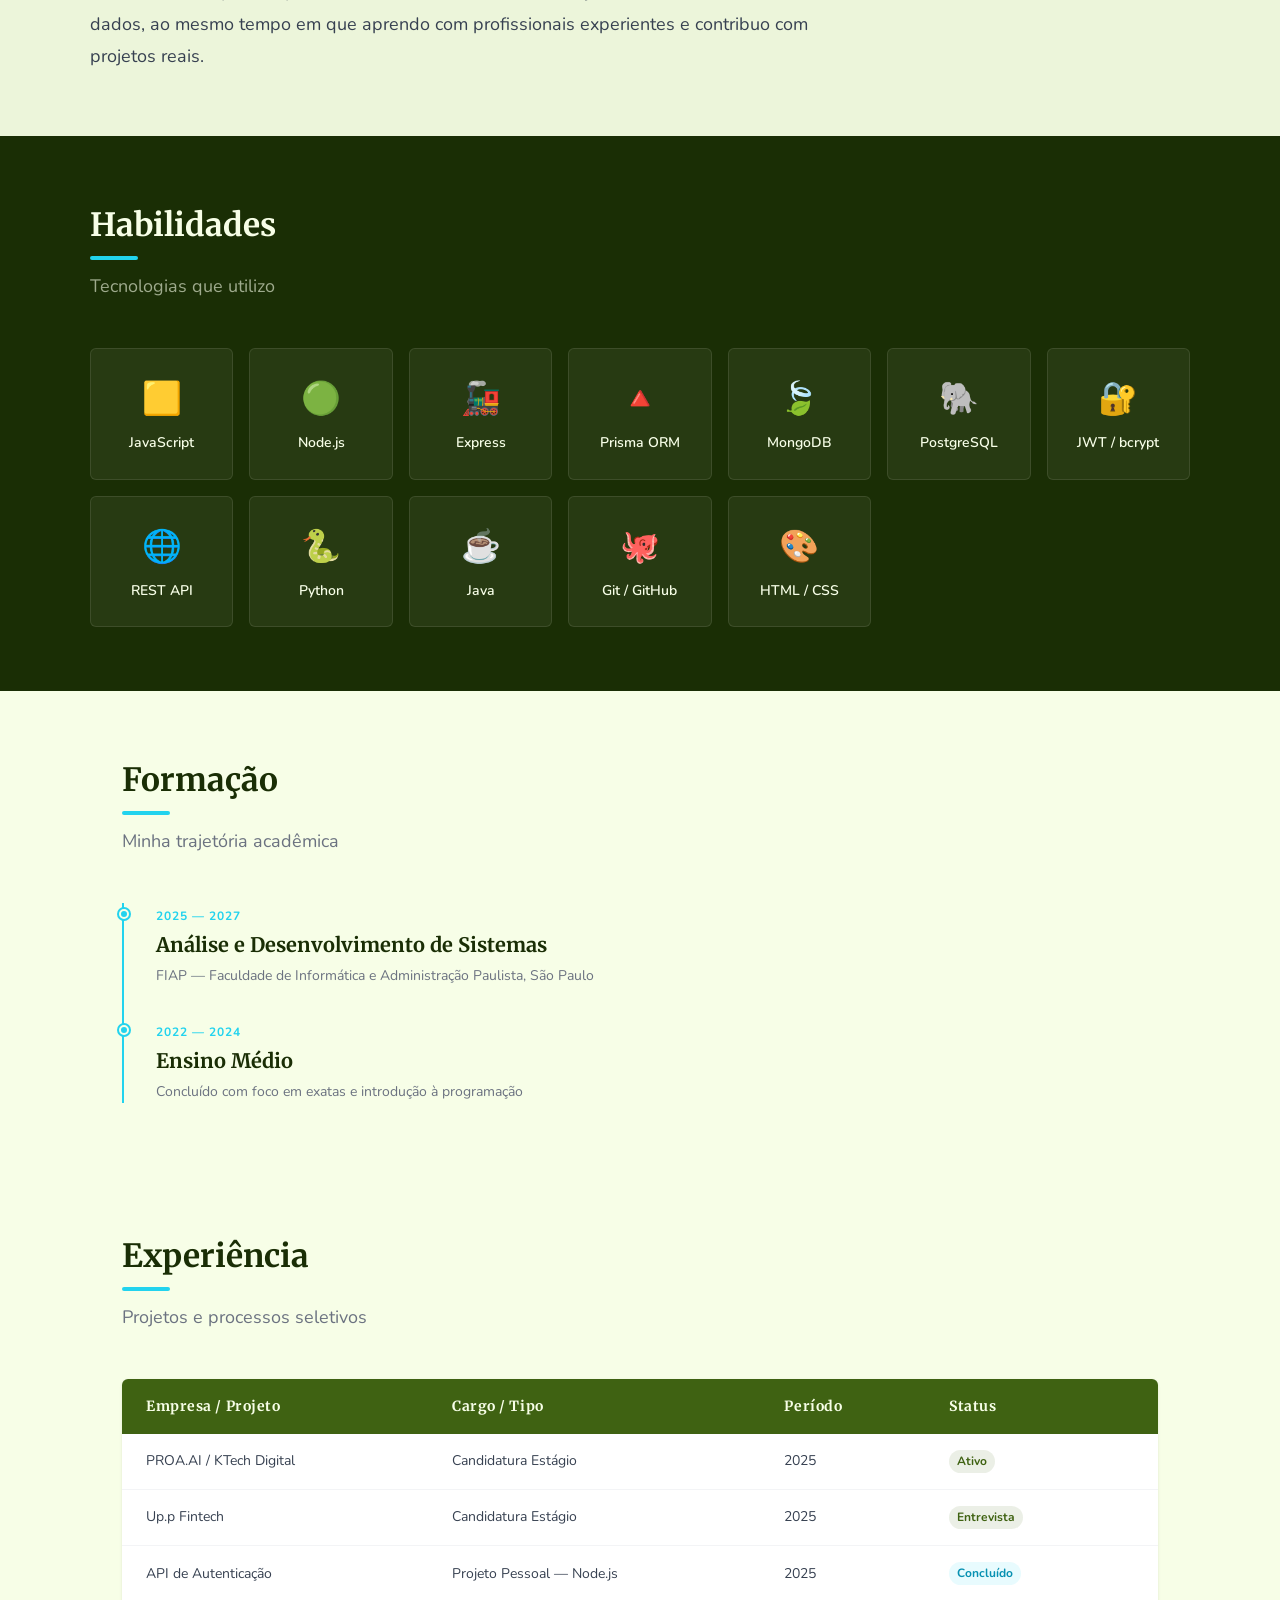
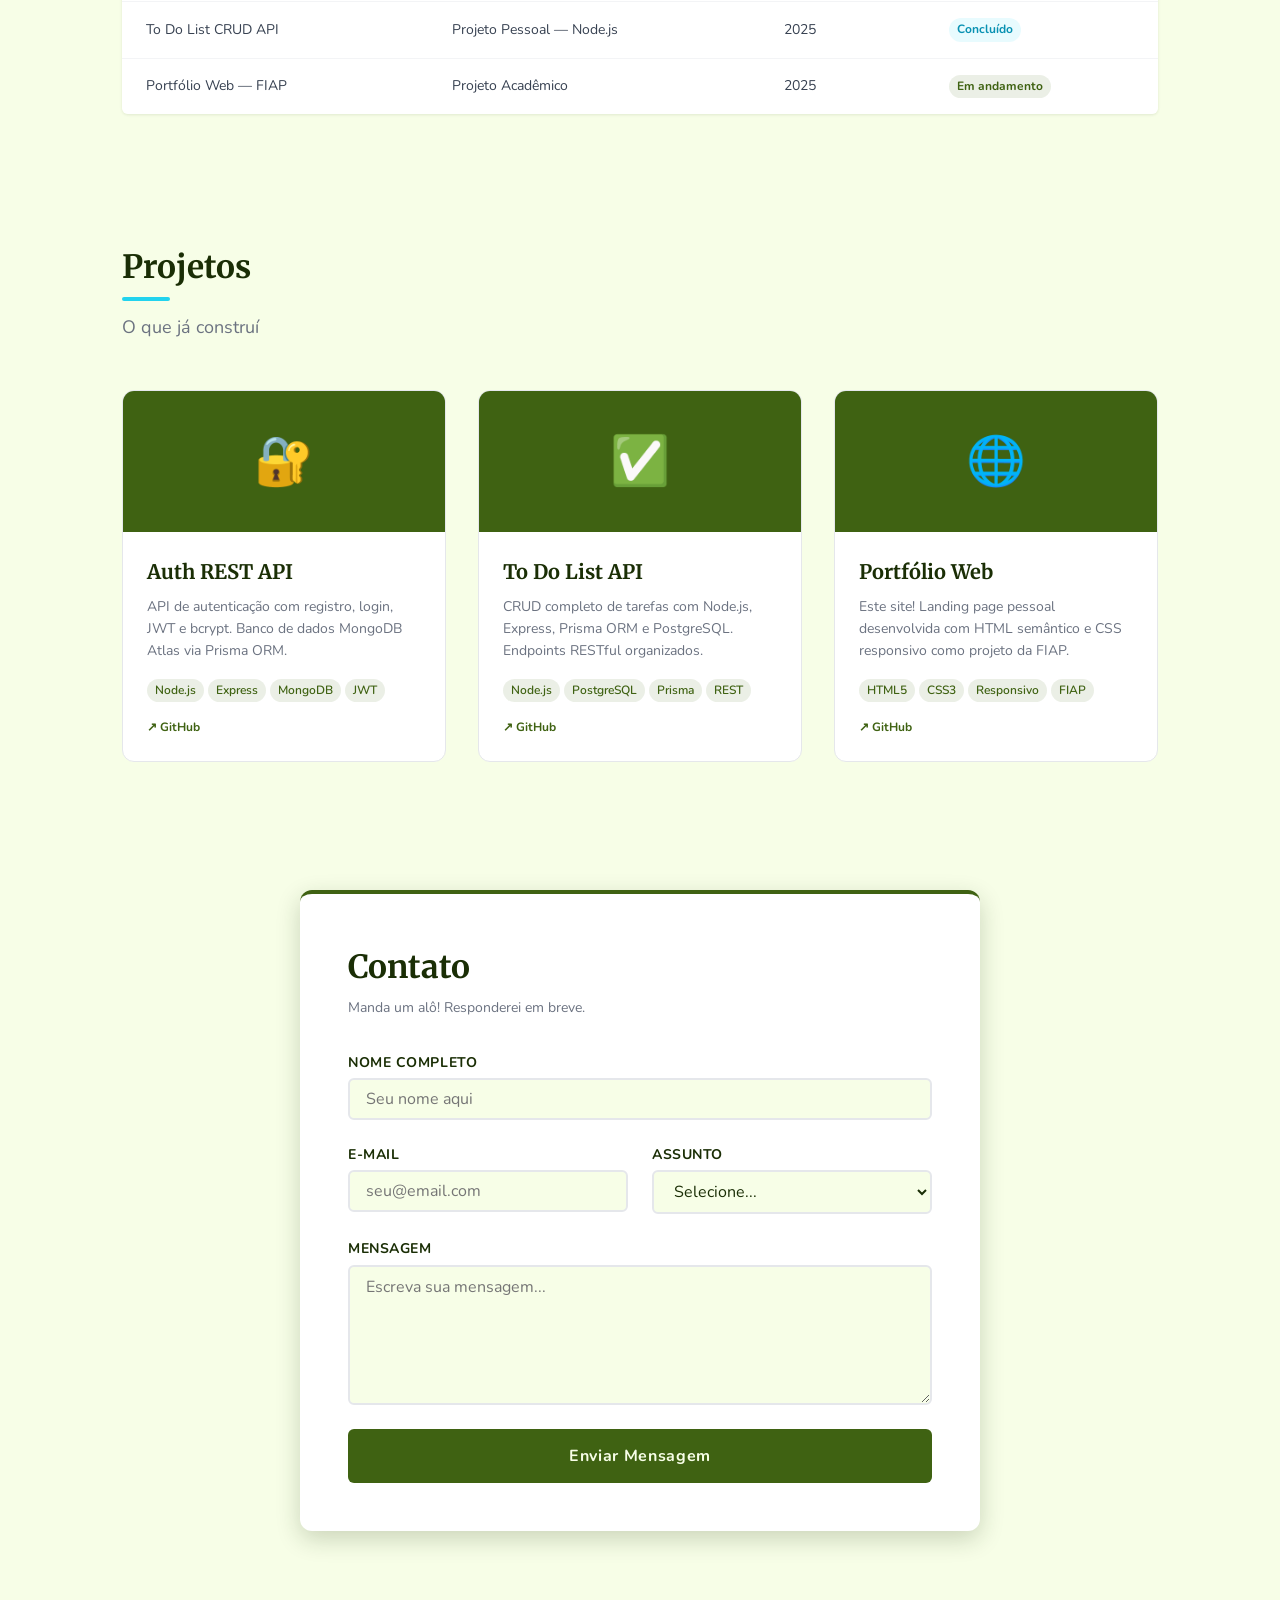
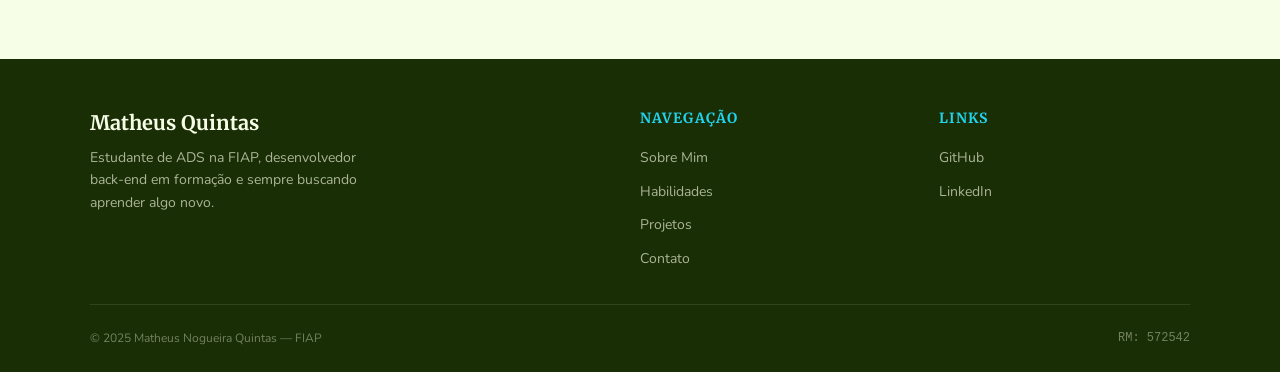
==== commit d3a81749: "step-5: usa foto de perfil no hero" ====
--- a/index.html
+++ b/index.html
@@ -58,7 +58,7 @@
                 </div>
             </div>
             <div class="hero-photo">
-                <div class="photo-frame">Sua Foto Aqui</div>
+                <img src="img/eu profissional 150x150.png" alt="Matheus Quintas">
             </div>
         </div>
     </section>
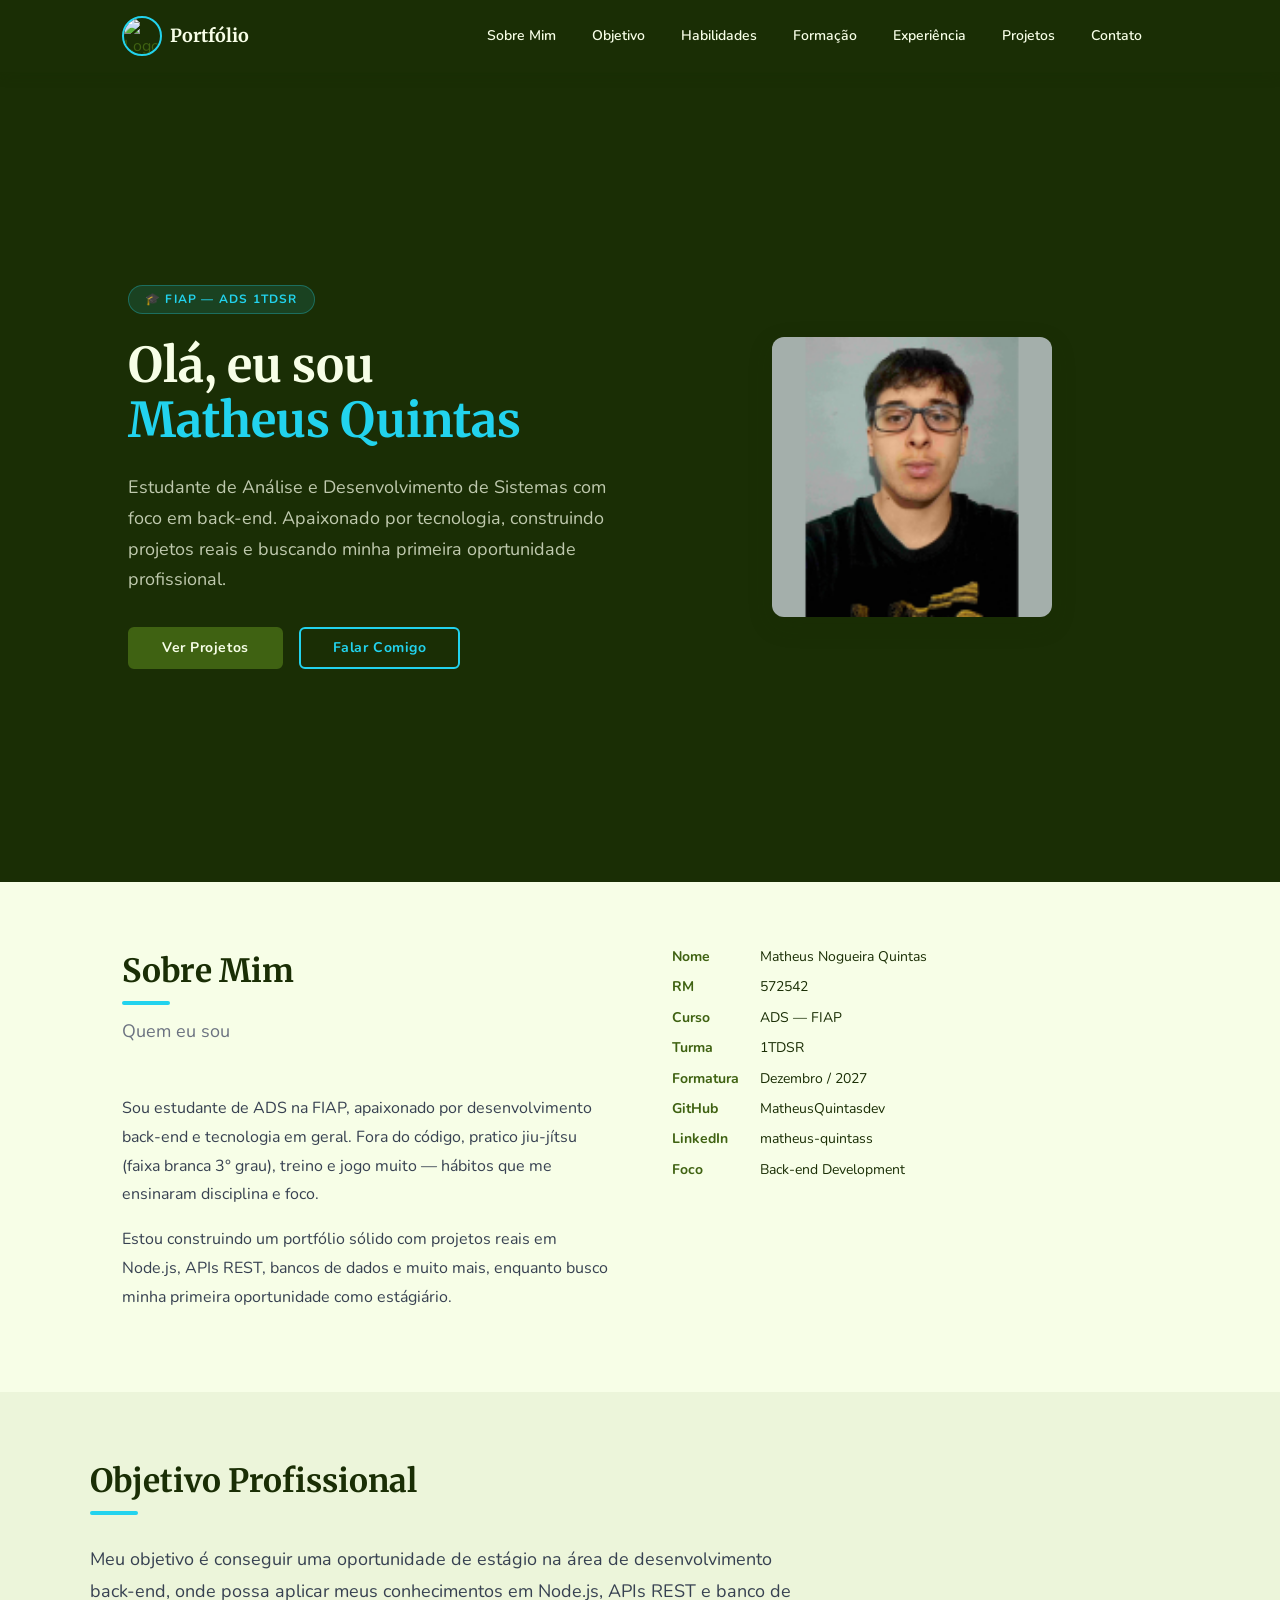
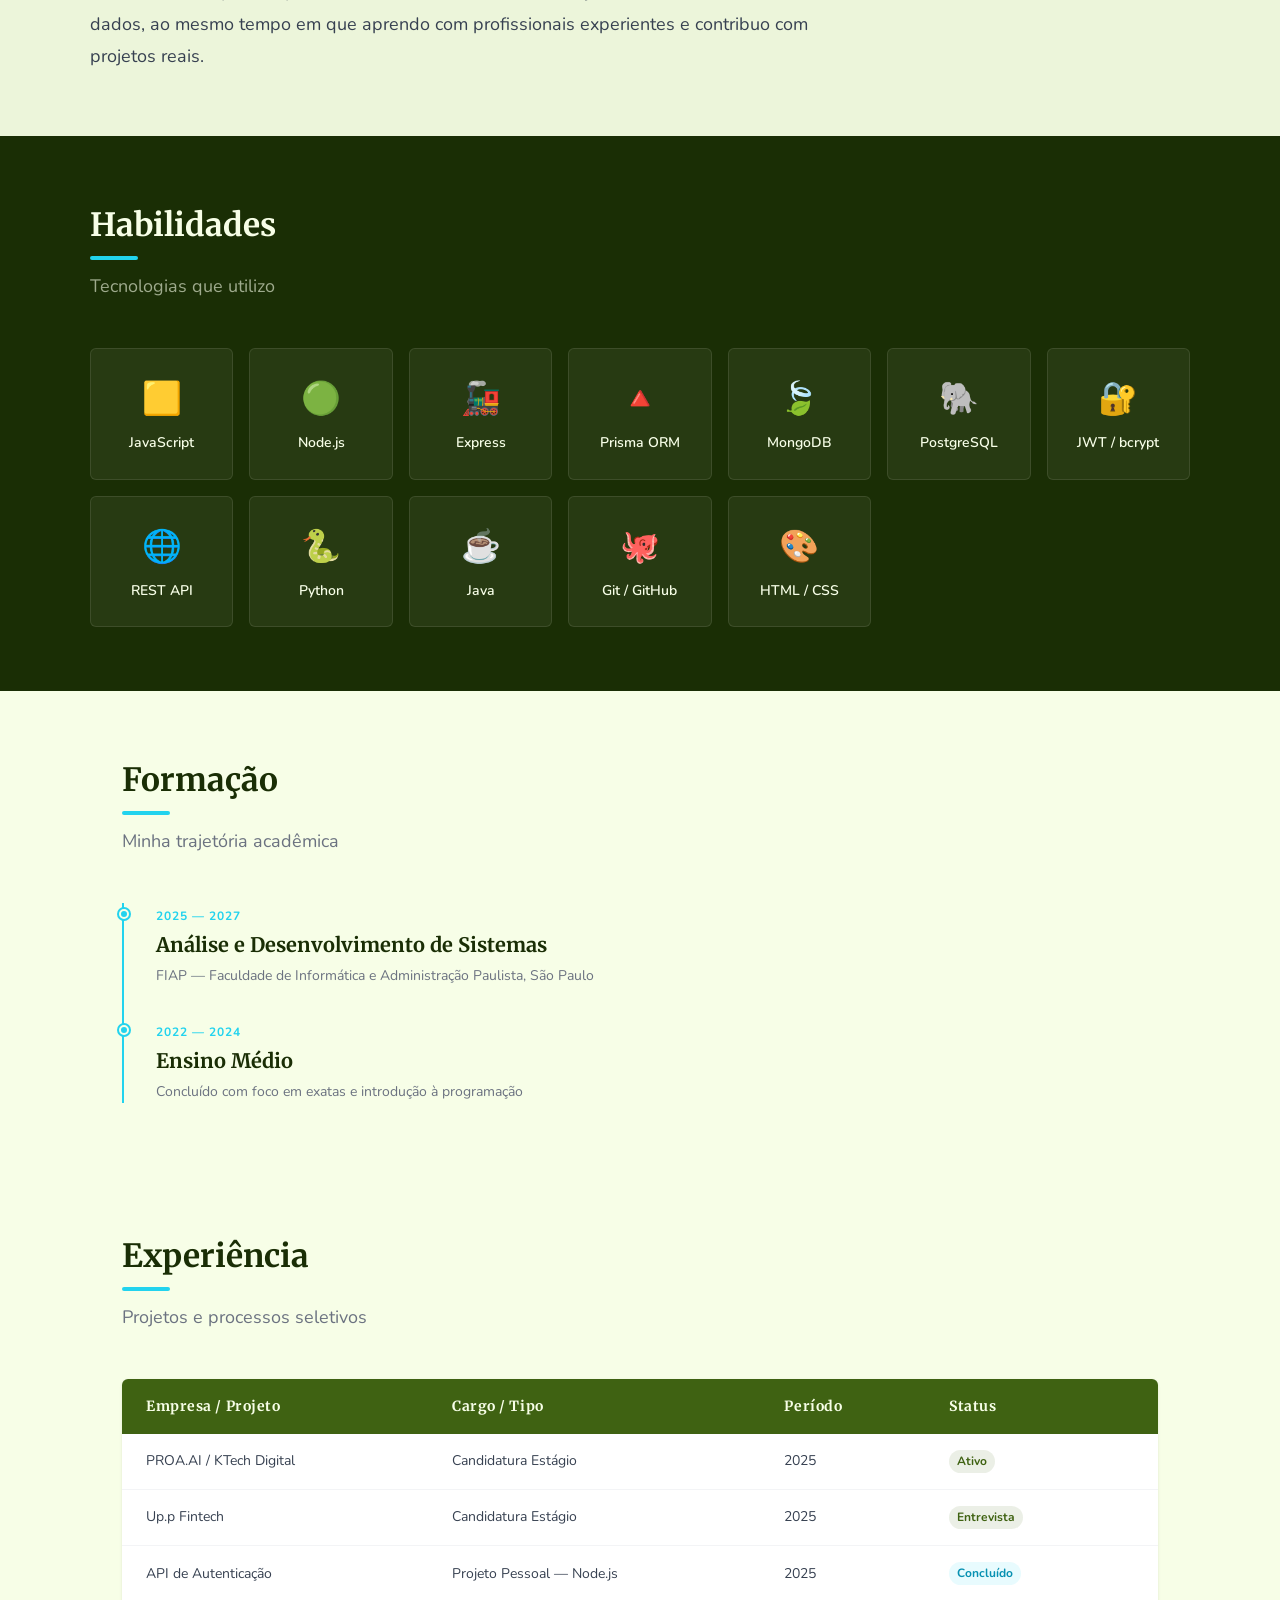
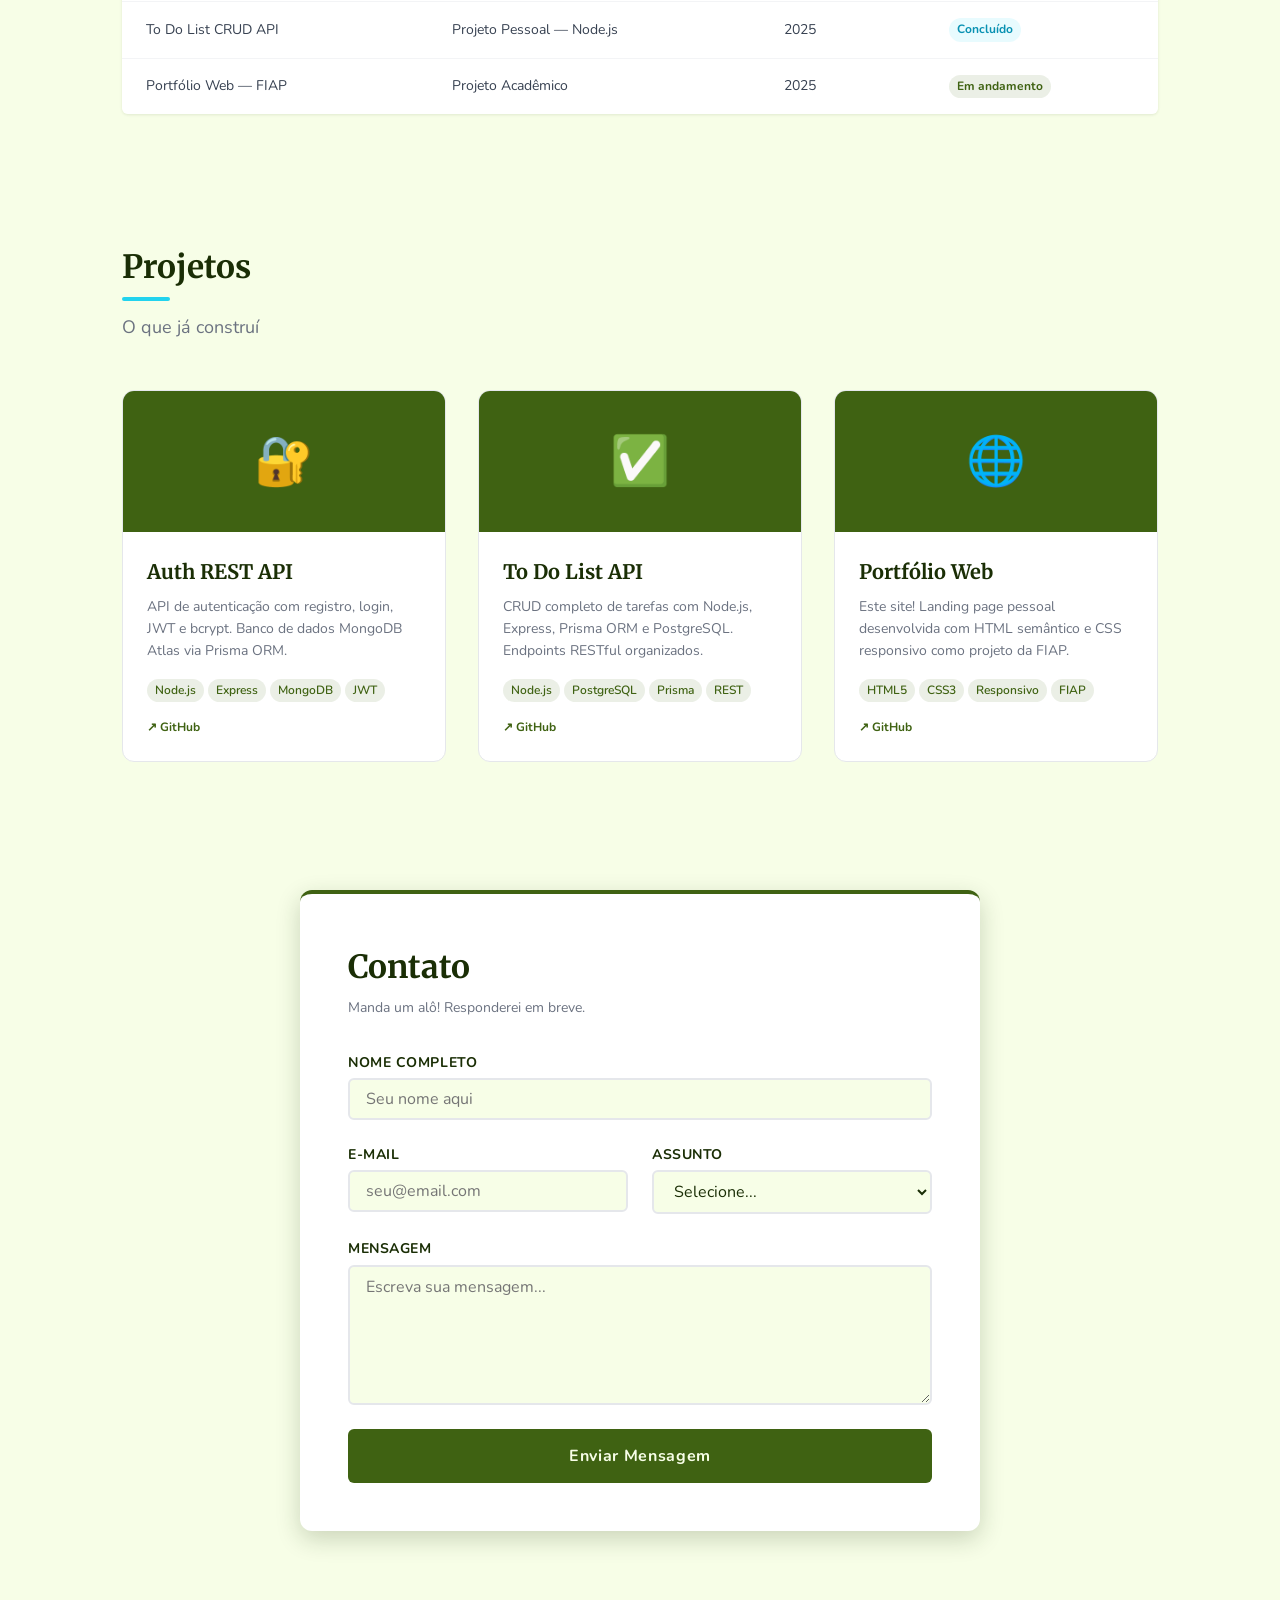
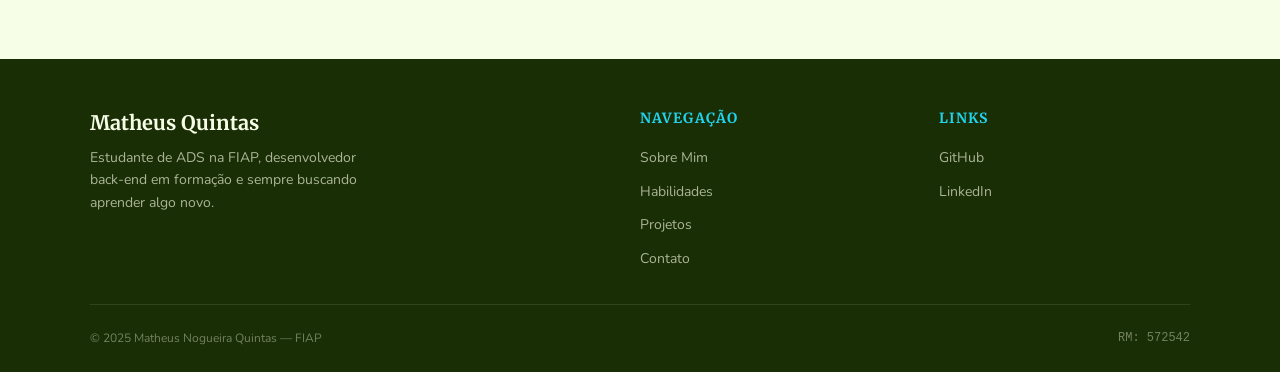
==== commit a3a94249: "step-5: adiciona foto de perfil" ====
--- a/index.html
+++ b/index.html
@@ -58,7 +58,7 @@
                 </div>
             </div>
             <div class="hero-photo">
-                <img src="img/eu profissional 150x150.png" alt="Matheus Quintas">
+                <img src="{css,img}/eu profissional 150x150.png" alt="Matheus Quintas">
             </div>
         </div>
     </section>
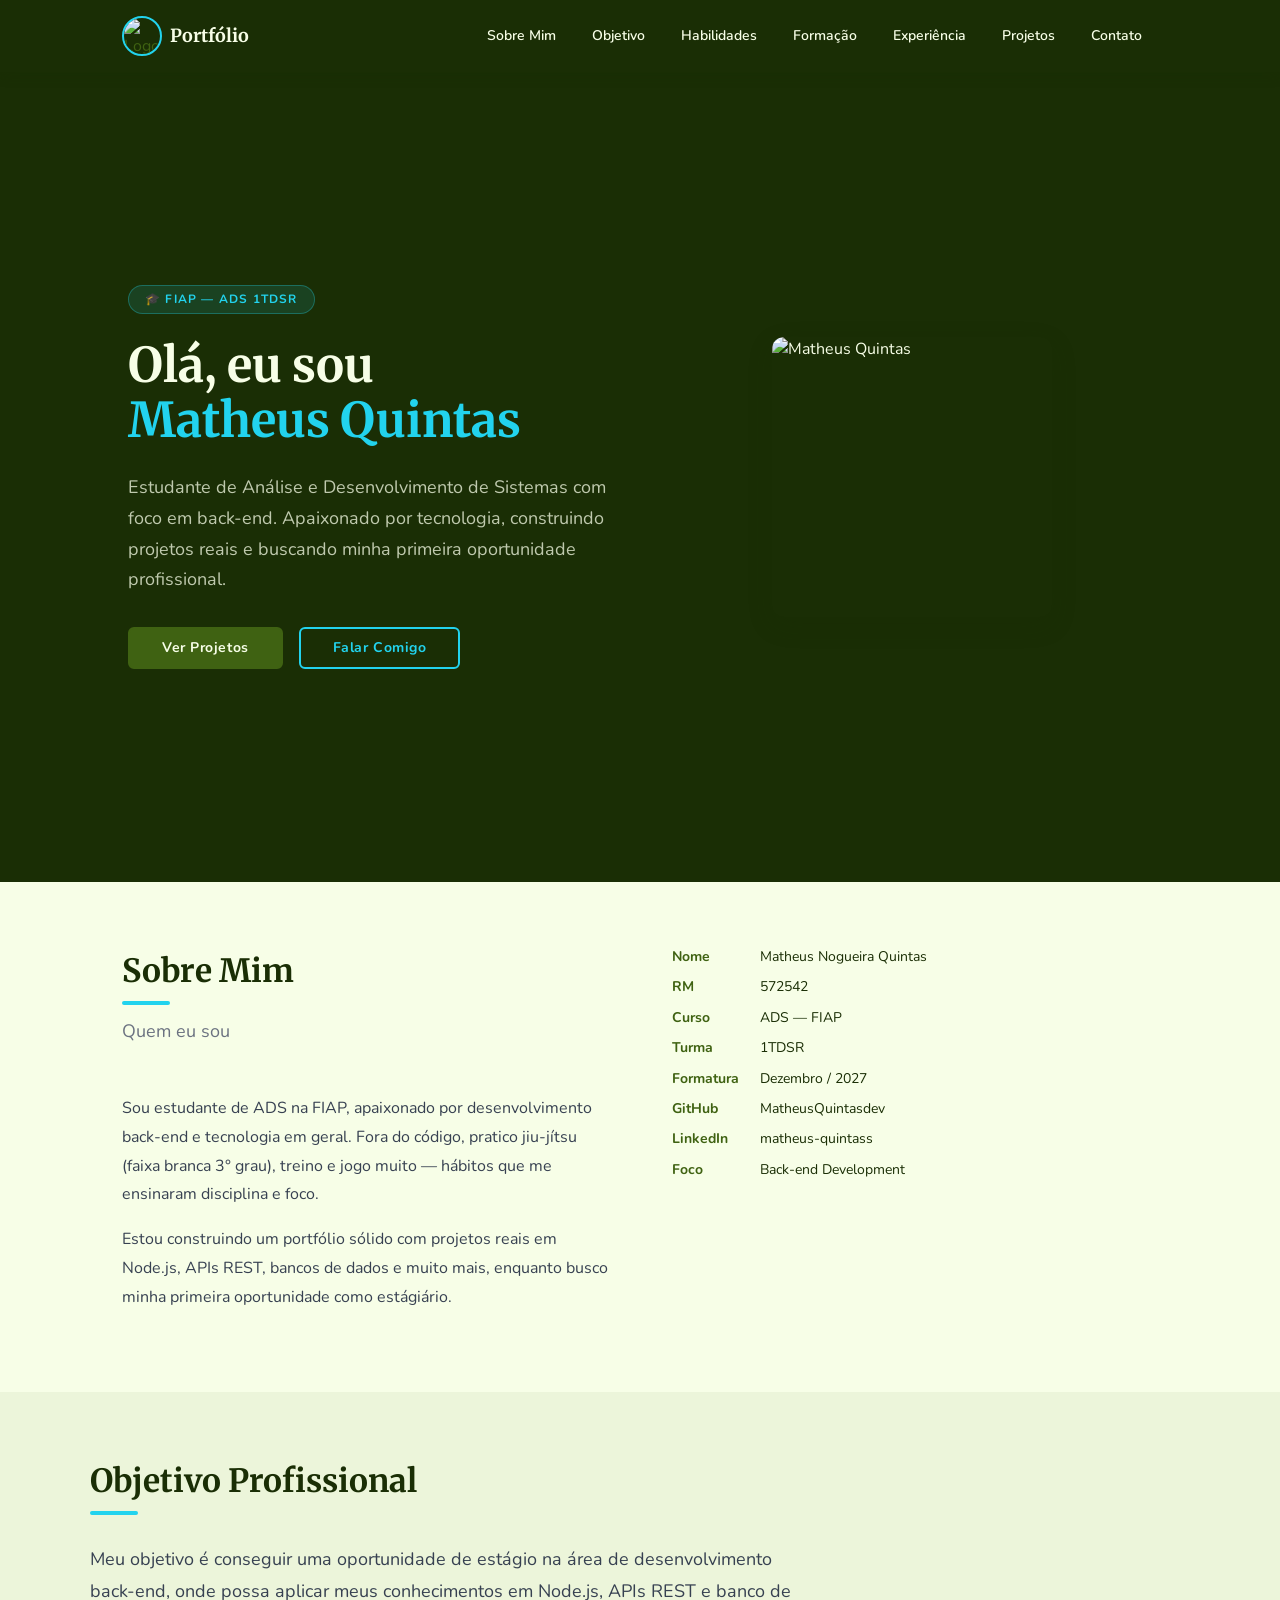
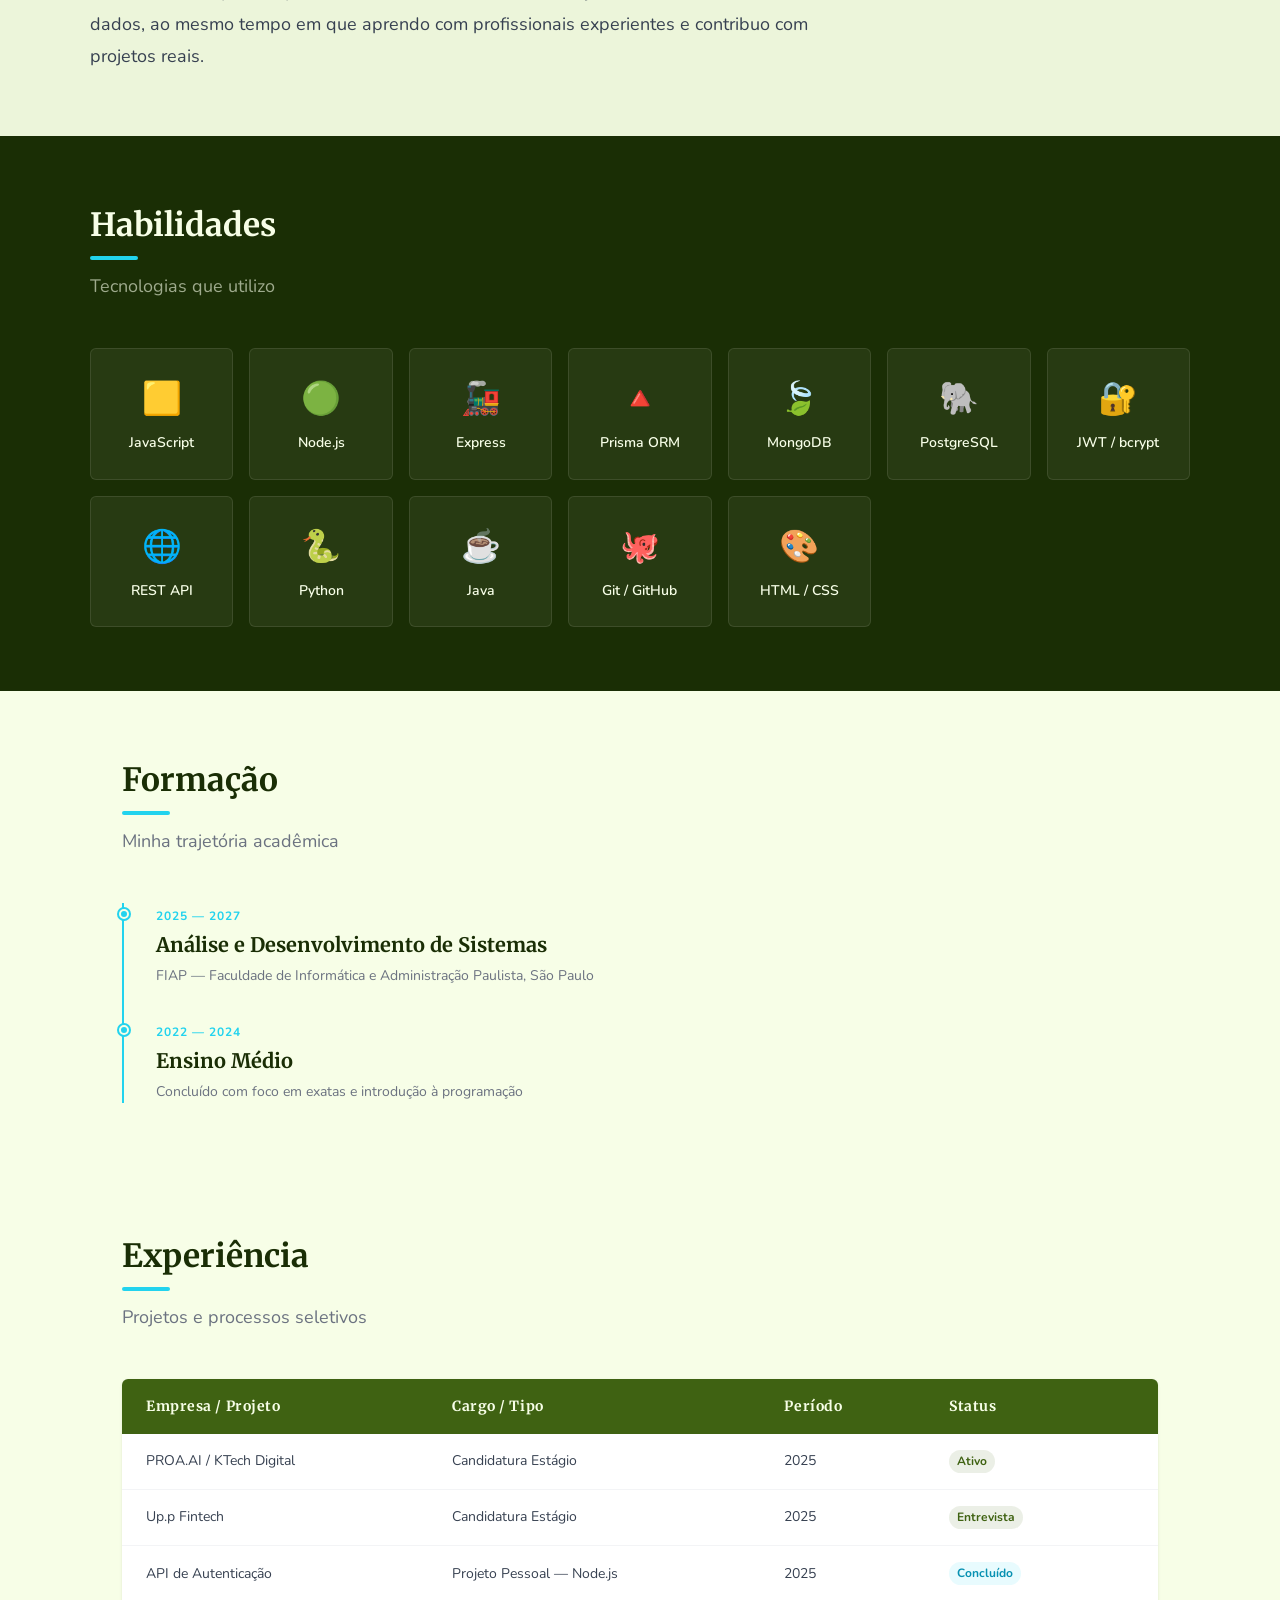
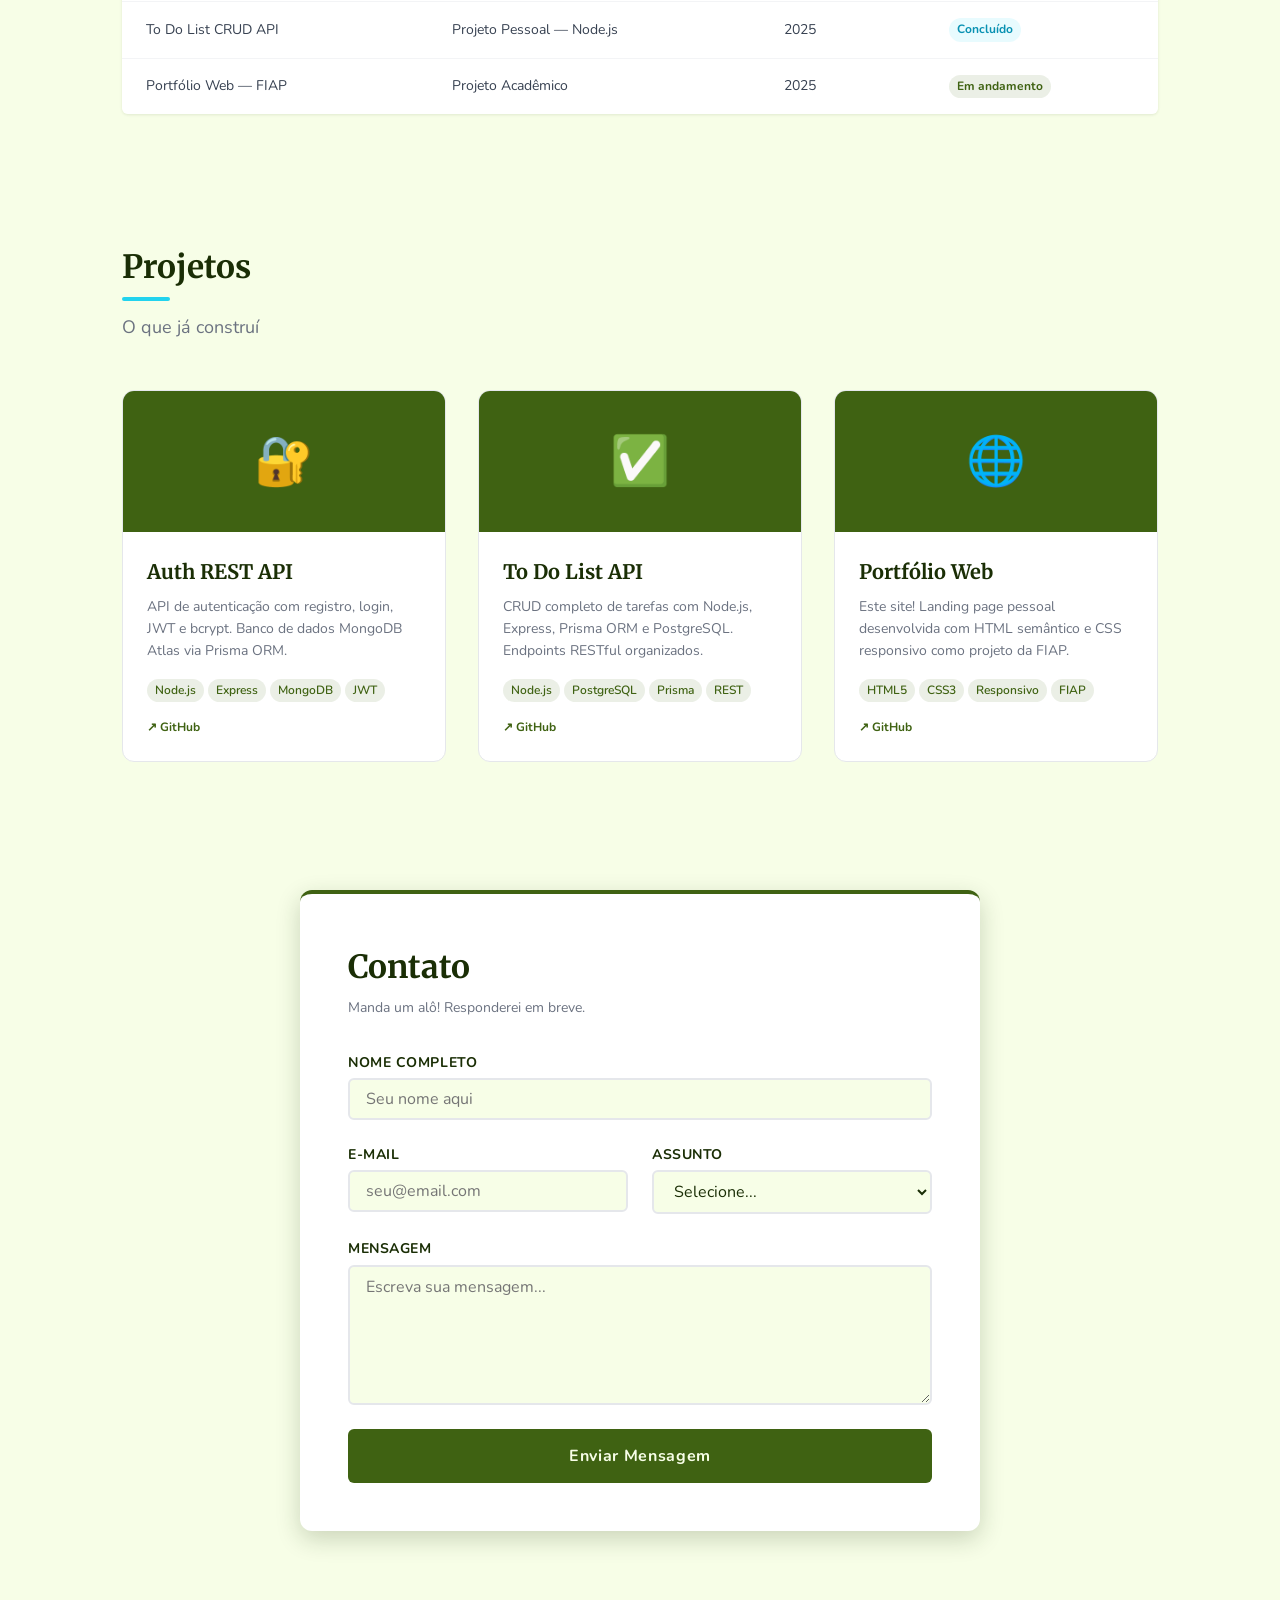
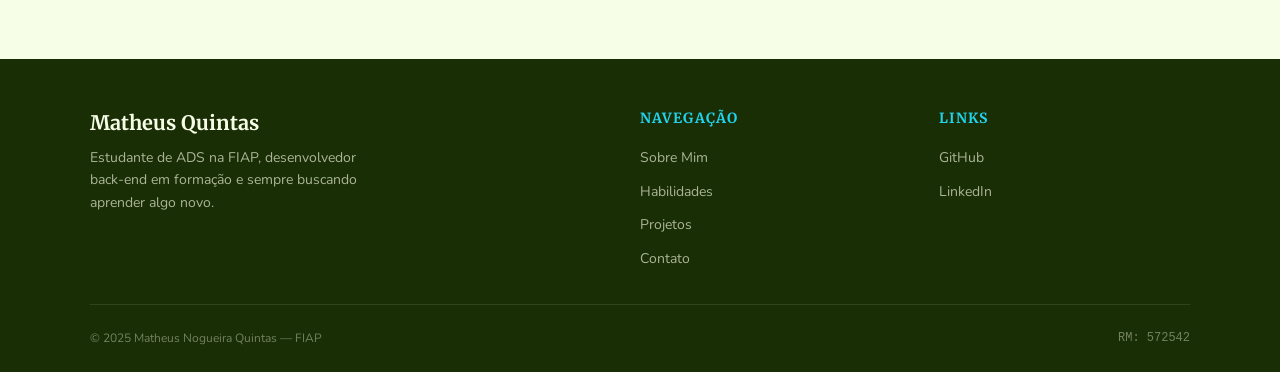
==== commit e51e353f: "step-5: corrige caminho da foto" ====
--- a/index.html
+++ b/index.html
@@ -58,7 +58,7 @@
                 </div>
             </div>
             <div class="hero-photo">
-                <img src="{css,img}/eu profissional 150x150.png" alt="Matheus Quintas">
+                <img src="{css,img}/eu-profissional.png.png" alt="Matheus Quintas">
             </div>
         </div>
     </section>
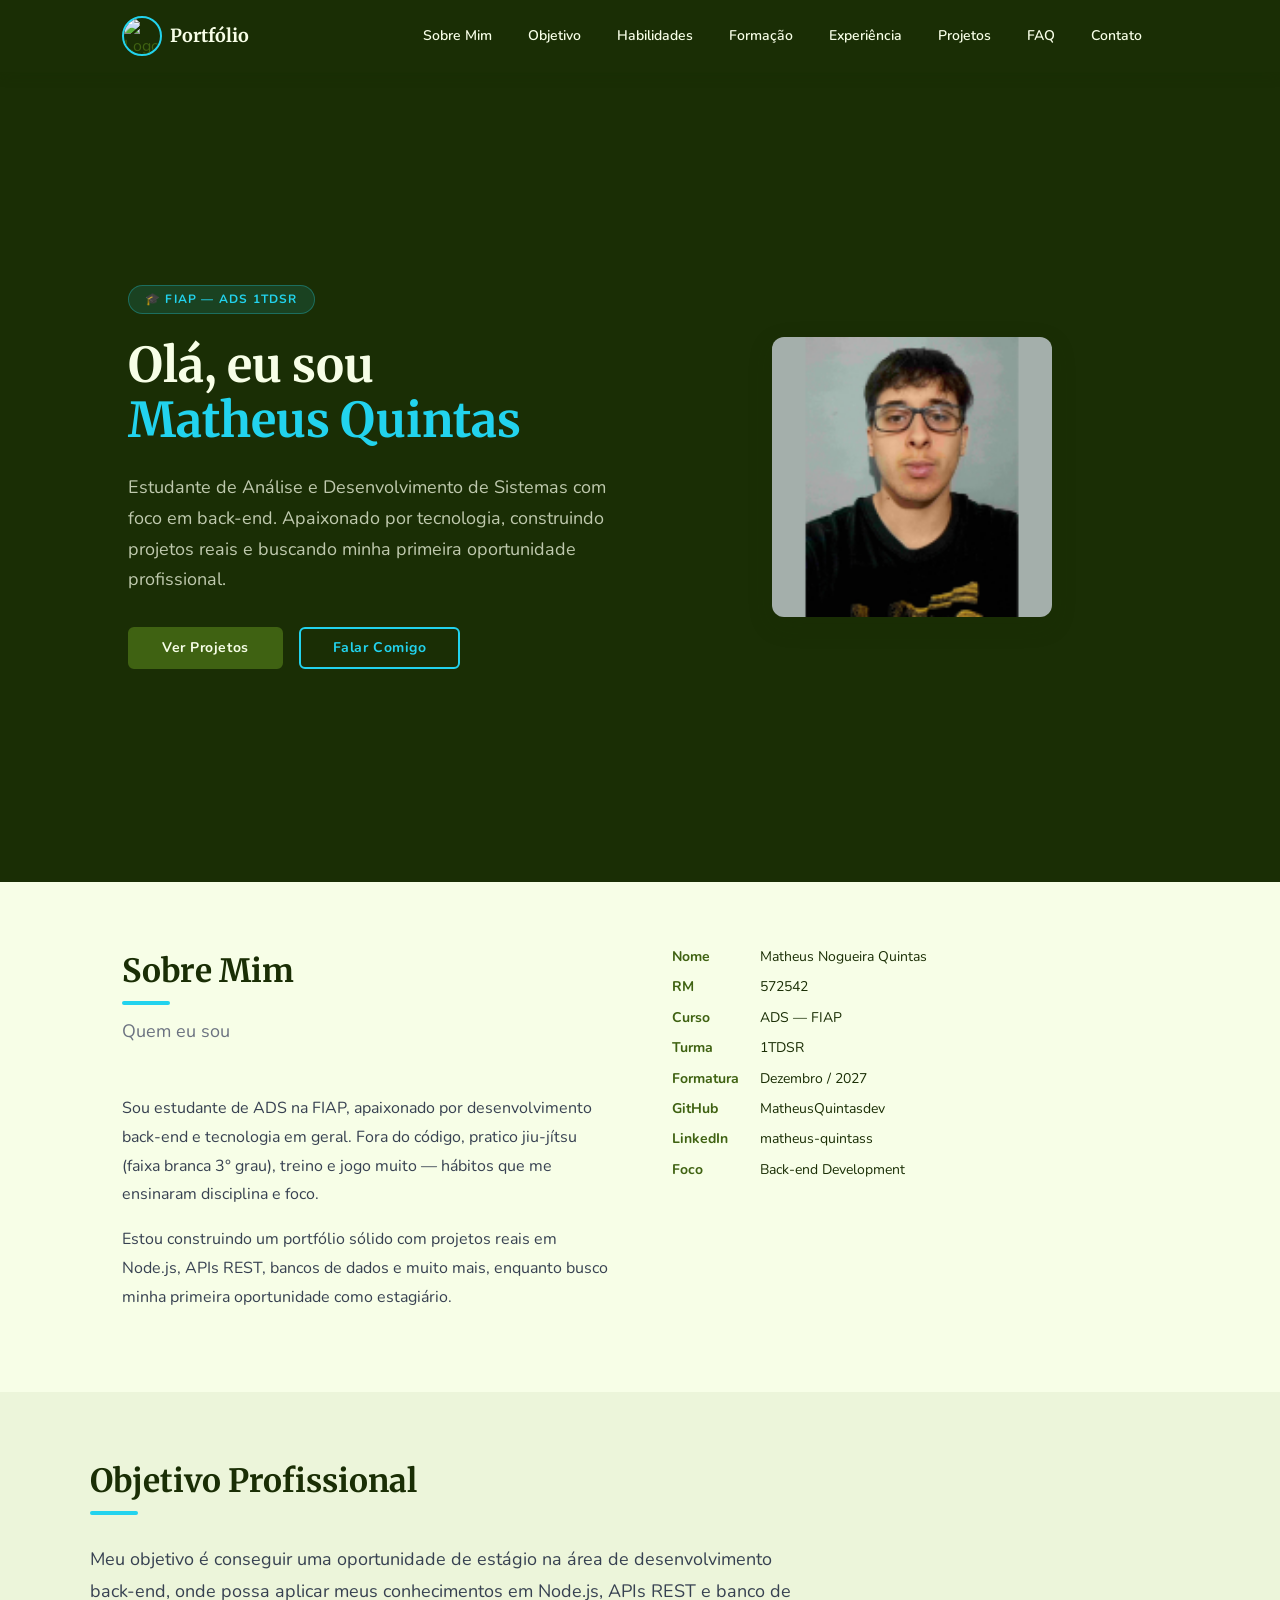
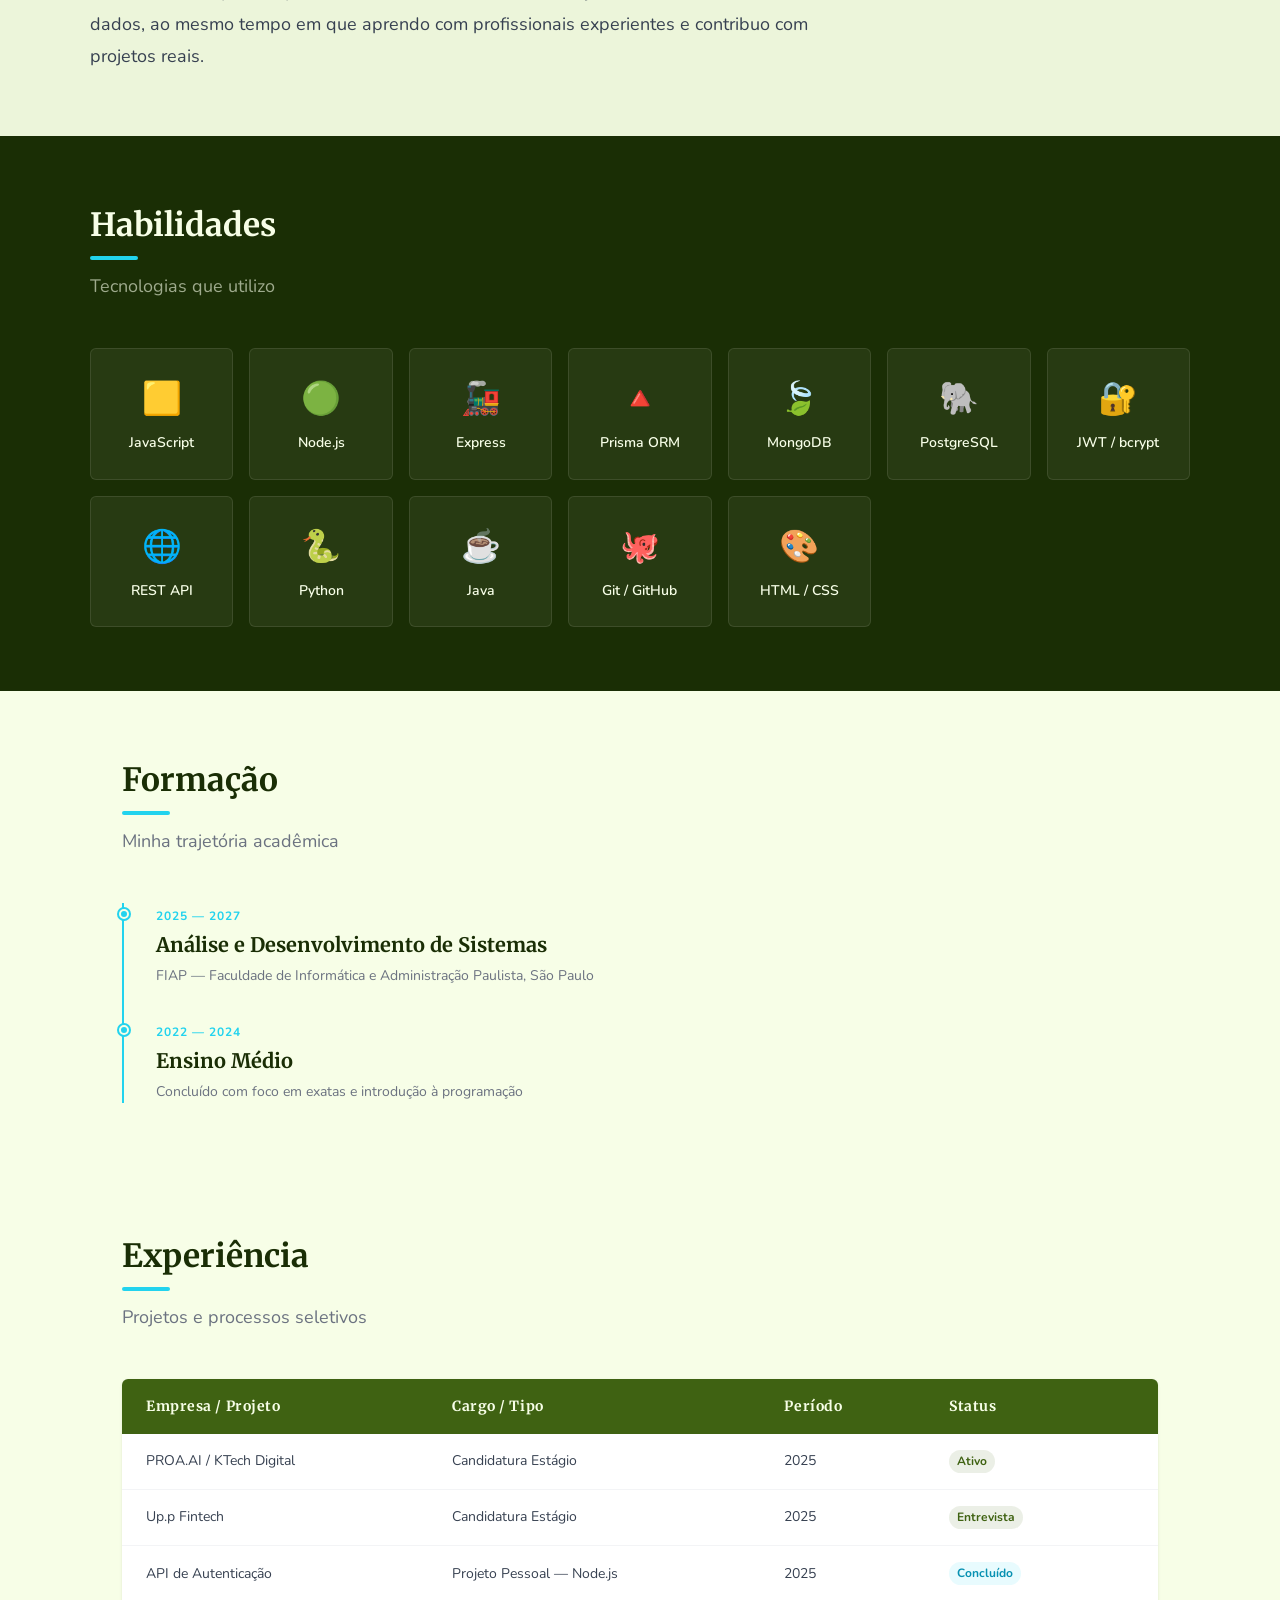
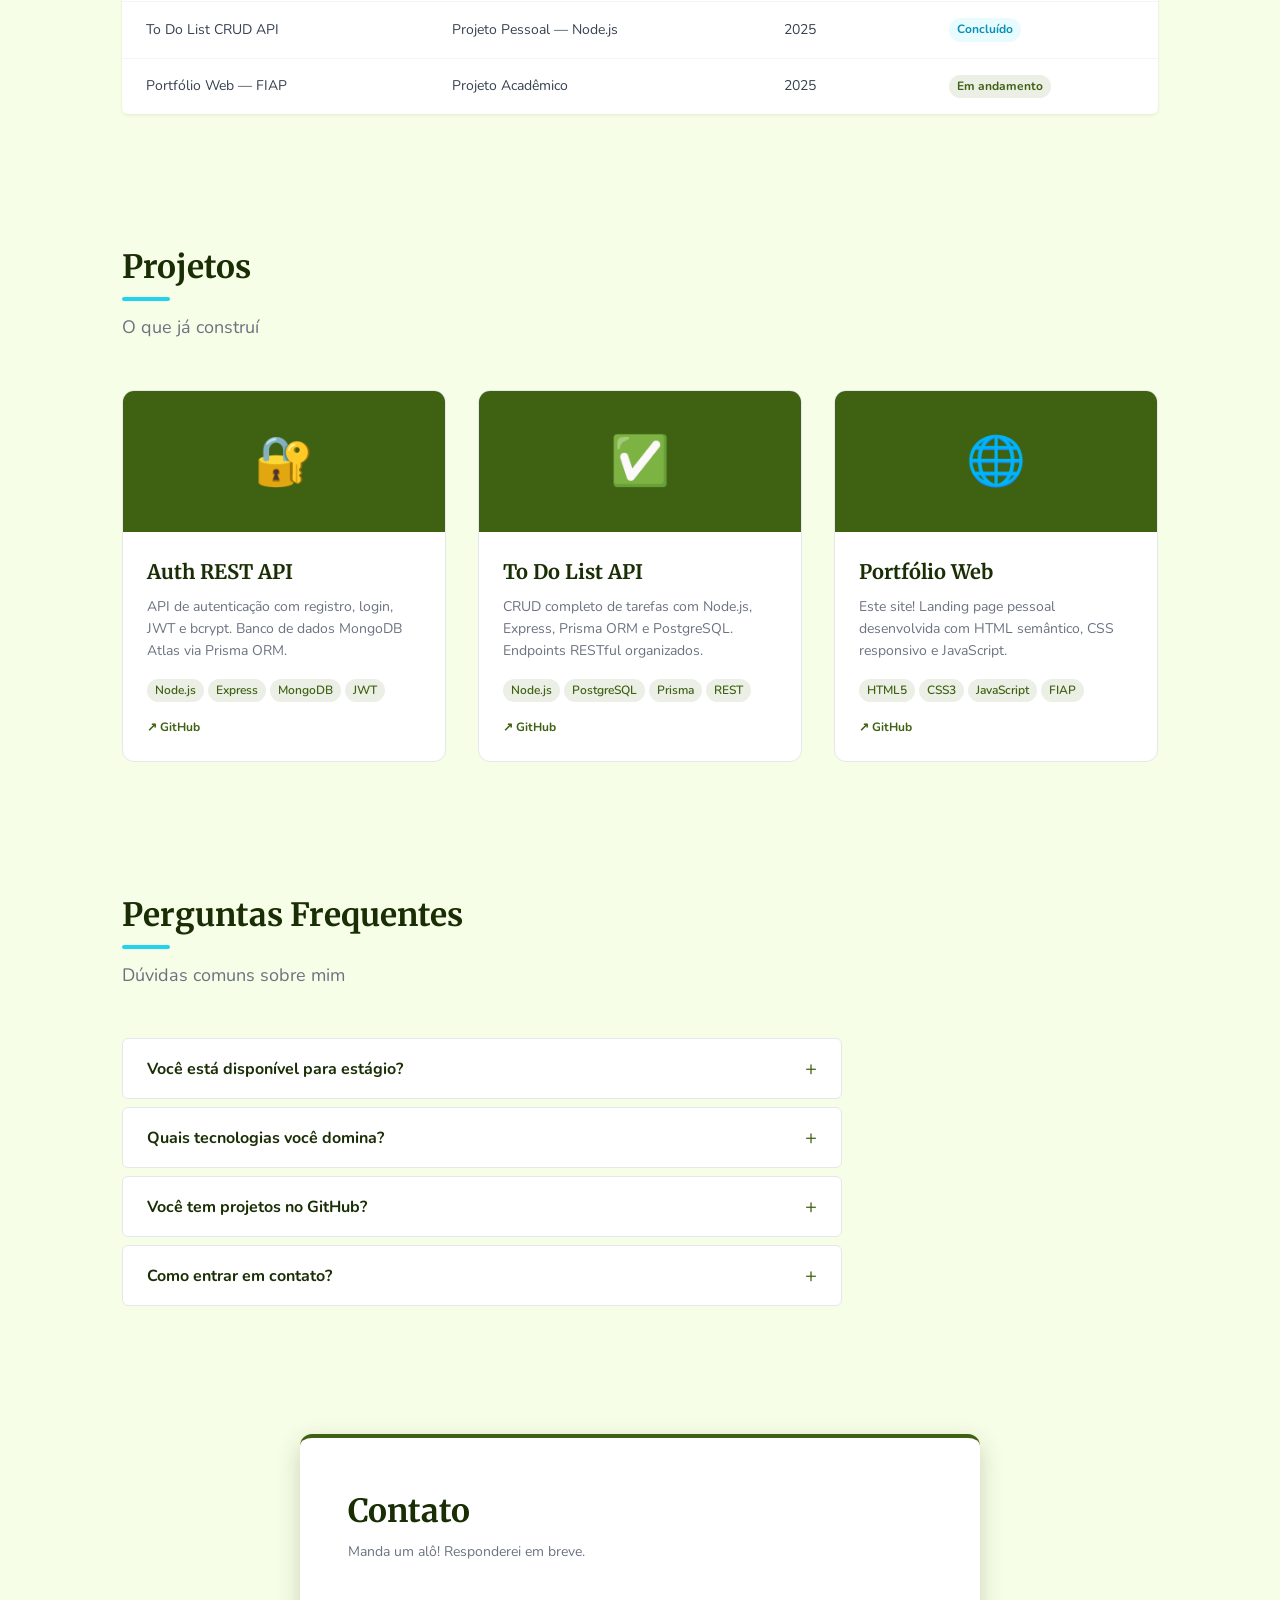
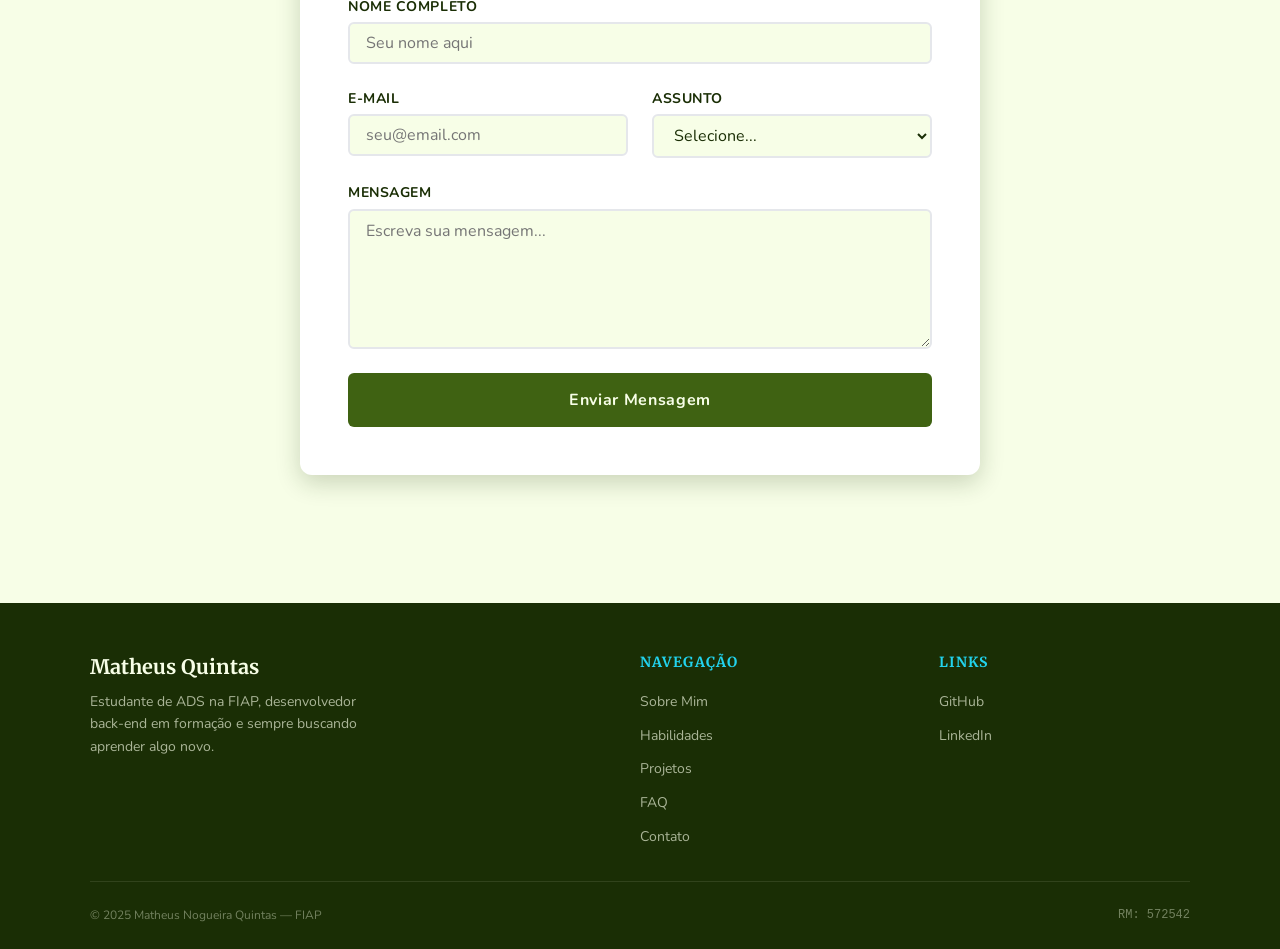
==== commit f54f3b1a: "step-6: menu mobile, accordion e botão voltar ao topo" ====
--- a/index.html
+++ b/index.html
@@ -16,6 +16,7 @@
     <link rel="stylesheet" href="css/header.css">
     <link rel="stylesheet" href="css/footer.css">
     <link rel="stylesheet" href="css/form.css">
+    <link rel="stylesheet" href="css/interactions.css">
 </head>
 <body>
 
@@ -40,6 +41,7 @@
                 <a href="#formacao">Formação</a>
                 <a href="#experiencia">Experiência</a>
                 <a href="#projetos">Projetos</a>
+                <a href="#faq">FAQ</a>
                 <a href="#contato">Contato</a>
             </nav>
         </div>
@@ -58,7 +60,7 @@
                 </div>
             </div>
             <div class="hero-photo">
-                <img src="{css,img}/eu-profissional.png.png" alt="Matheus Quintas">
+                <img src="img/eu-profissional.png" alt="Matheus Quintas">
             </div>
         </div>
     </section>
@@ -71,7 +73,7 @@
                 <p class="section-subtitle">Quem eu sou</p>
                 <div class="about-text">
                     <p>Sou estudante de ADS na FIAP, apaixonado por desenvolvimento back-end e tecnologia em geral. Fora do código, pratico jiu-jítsu (faixa branca 3° grau), treino e jogo muito — hábitos que me ensinaram disciplina e foco.</p>
-                    <p>Estou construindo um portfólio sólido com projetos reais em Node.js, APIs REST, bancos de dados e muito mais, enquanto busco minha primeira oportunidade como estágiário.</p>
+                    <p>Estou construindo um portfólio sólido com projetos reais em Node.js, APIs REST, bancos de dados e muito mais, enquanto busco minha primeira oportunidade como estagiário.</p>
                 </div>
             </div>
             <div>
@@ -144,7 +146,6 @@
         <h2 class="section-title">Experiência</h2>
         <p class="section-subtitle">Projetos e processos seletivos</p>
 
-        <!-- Tabela com scroll horizontal em mobile -->
         <div class="table-wrapper">
             <table class="exp-table">
                 <thead>
@@ -235,11 +236,11 @@
                 <div class="card-header"><span>🌐</span></div>
                 <div class="card-body">
                     <h3>Portfólio Web</h3>
-                    <p>Este site! Landing page pessoal desenvolvida com HTML semântico e CSS responsivo como projeto da FIAP.</p>
+                    <p>Este site! Landing page pessoal desenvolvida com HTML semântico, CSS responsivo e JavaScript.</p>
                     <div class="project-tags">
                         <span class="tag">HTML5</span>
                         <span class="tag">CSS3</span>
-                        <span class="tag">Responsivo</span>
+                        <span class="tag">JavaScript</span>
                         <span class="tag">FIAP</span>
                     </div>
                     <div class="card-links">
@@ -248,6 +249,54 @@
                 </div>
             </div>
 
+        </div>
+    </section>
+
+    <!-- ===================== FAQ — ACCORDION ===================== -->
+    <section id="faq" class="section">
+        <h2 class="section-title">Perguntas Frequentes</h2>
+        <p class="section-subtitle">Dúvidas comuns sobre mim</p>
+
+        <div class="accordion">
+            <div class="accordion-item">
+                <button class="accordion-btn">
+                    Você está disponível para estágio?
+                    <span class="accordion-icon">+</span>
+                </button>
+                <div class="accordion-body">
+                    <p>Sim! Estou ativamente buscando minha primeira oportunidade como estagiário na área de desenvolvimento back-end. Tenho disponibilidade para início imediato.</p>
+                </div>
+            </div>
+
+            <div class="accordion-item">
+                <button class="accordion-btn">
+                    Quais tecnologias você domina?
+                    <span class="accordion-icon">+</span>
+                </button>
+                <div class="accordion-body">
+                    <p>Trabalho com Node.js, Express, Prisma ORM, MongoDB, PostgreSQL, JWT, bcrypt, Git/GitHub, HTML e CSS. Também tenho conhecimentos em Python e Java pelo curso da FIAP.</p>
+                </div>
+            </div>
+
+            <div class="accordion-item">
+                <button class="accordion-btn">
+                    Você tem projetos no GitHub?
+                    <span class="accordion-icon">+</span>
+                </button>
+                <div class="accordion-body">
+                    <p>Sim! Tenho uma API de autenticação (Node.js + MongoDB + JWT) e uma To Do List API (Node.js + PostgreSQL) publicadas no GitHub em MatheusQuintasdev.</p>
+                </div>
+            </div>
+
+            <div class="accordion-item">
+                <button class="accordion-btn">
+                    Como entrar em contato?
+                    <span class="accordion-icon">+</span>
+                </button>
+                <div class="accordion-body">
+                    <p>Pelo formulário de contato aqui no site, pelo LinkedIn (matheus-quintass) ou diretamente pelo GitHub (MatheusQuintasdev). Respondo rápido!</p>
+                </div>
+            </div>
         </div>
     </section>
 
@@ -300,6 +349,7 @@
                     <li><a href="#sobre">Sobre Mim</a></li>
                     <li><a href="#habilidades">Habilidades</a></li>
                     <li><a href="#projetos">Projetos</a></li>
+                    <li><a href="#faq">FAQ</a></li>
                     <li><a href="#contato">Contato</a></li>
                 </ul>
             </div>
@@ -317,24 +367,11 @@
         </div>
     </footer>
 
-    <!-- ===================== JS: Menu Mobile ===================== -->
-    <script>
-        const toggle = document.getElementById('menuToggle');
-        const nav = document.getElementById('mainNav');
-
-        toggle.addEventListener('click', () => {
-            toggle.classList.toggle('open');
-            nav.classList.toggle('open');
-        });
-
-        // Fecha o menu ao clicar em um link
-        nav.querySelectorAll('a').forEach(link => {
-            link.addEventListener('click', () => {
-                toggle.classList.remove('open');
-                nav.classList.remove('open');
-            });
-        });
-    </script>
+    <!-- Botão Voltar ao Topo -->
+    <button id="backToTop" aria-label="Voltar ao topo">↑</button>
+
+    <!-- JavaScript externo (menu + accordion + voltar ao topo) -->
+    <script src="script.js"></script>
 
 </body>
 </html>
--- a/css/interactions.css
+++ b/css/interactions.css
@@ -0,0 +1,113 @@
+/* ===========================
+   ACCORDION
+   =========================== */
+
+.accordion {
+    display: flex;
+    flex-direction: column;
+    gap: var(--space-sm);
+    margin-top: var(--space-xl);
+    max-width: 720px;
+}
+
+.accordion-item {
+    border: 1px solid #e5e7eb;
+    border-radius: var(--radius);
+    overflow: hidden;
+    background-color: #fff;
+}
+
+.accordion-btn {
+    width: 100%;
+    display: flex;
+    align-items: center;
+    justify-content: space-between;
+    padding: var(--space-md) var(--space-lg);
+    background: none;
+    border: none;
+    cursor: pointer;
+    font-family: var(--font-body);
+    font-size: var(--font-base);
+    font-weight: 700;
+    color: var(--color-dark);
+    text-align: left;
+    transition: background-color var(--transition);
+}
+
+.accordion-btn:hover {
+    background-color: rgba(63, 98, 18, 0.05);
+}
+
+.accordion-icon {
+    font-size: var(--font-lg);
+    font-weight: 400;
+    color: var(--color-primary);
+    transition: transform var(--transition);
+    flex-shrink: 0;
+}
+
+.accordion-item.open .accordion-icon {
+    transform: rotate(45deg);
+}
+
+.accordion-body {
+    max-height: 0;
+    overflow: hidden;
+    transition: max-height 0.35s ease, padding 0.35s ease;
+    padding: 0 var(--space-lg);
+}
+
+.accordion-item.open .accordion-body {
+    max-height: 300px;
+    padding: var(--space-md) var(--space-lg) var(--space-lg);
+}
+
+.accordion-body p {
+    font-size: var(--font-sm);
+    color: #6b7280;
+    line-height: 1.7;
+}
+
+/* ===========================
+   BOTÃO VOLTAR AO TOPO
+   =========================== */
+
+#backToTop {
+    position: fixed;
+    bottom: var(--space-xl);
+    right: var(--space-xl);
+    width: 44px;
+    height: 44px;
+    border-radius: var(--radius-full);
+    background-color: var(--color-primary);
+    color: var(--color-background);
+    border: none;
+    cursor: pointer;
+    font-size: var(--font-lg);
+    display: flex;
+    align-items: center;
+    justify-content: center;
+    box-shadow: var(--shadow-md);
+    opacity: 0;
+    pointer-events: none;
+    transform: translateY(12px);
+    transition: opacity var(--transition), transform var(--transition);
+    z-index: 999;
+}
+
+#backToTop.visible {
+    opacity: 1;
+    pointer-events: auto;
+    transform: translateY(0);
+}
+
+#backToTop:hover {
+    background-color: var(--color-primary-dark);
+}
+
+@media (max-width: 480px) {
+    #backToTop {
+        bottom: var(--space-lg);
+        right: var(--space-lg);
+    }
+}
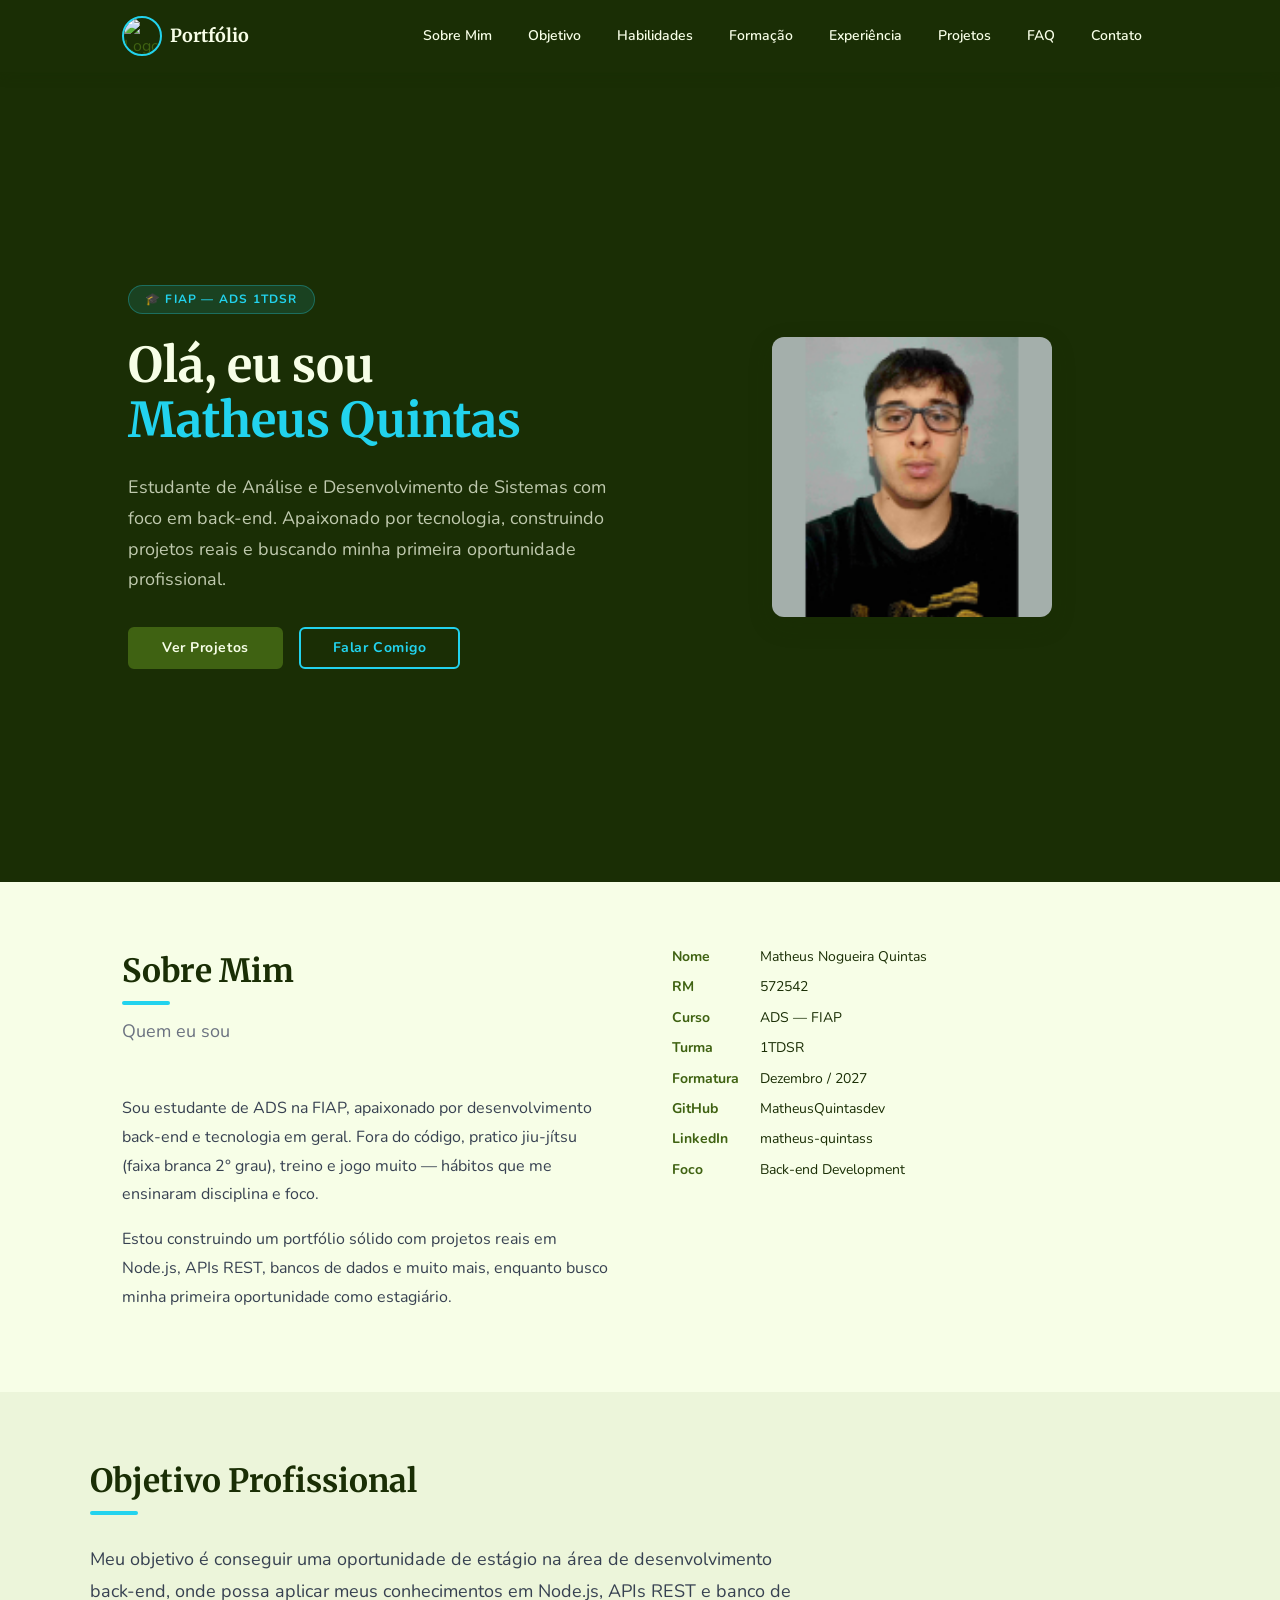
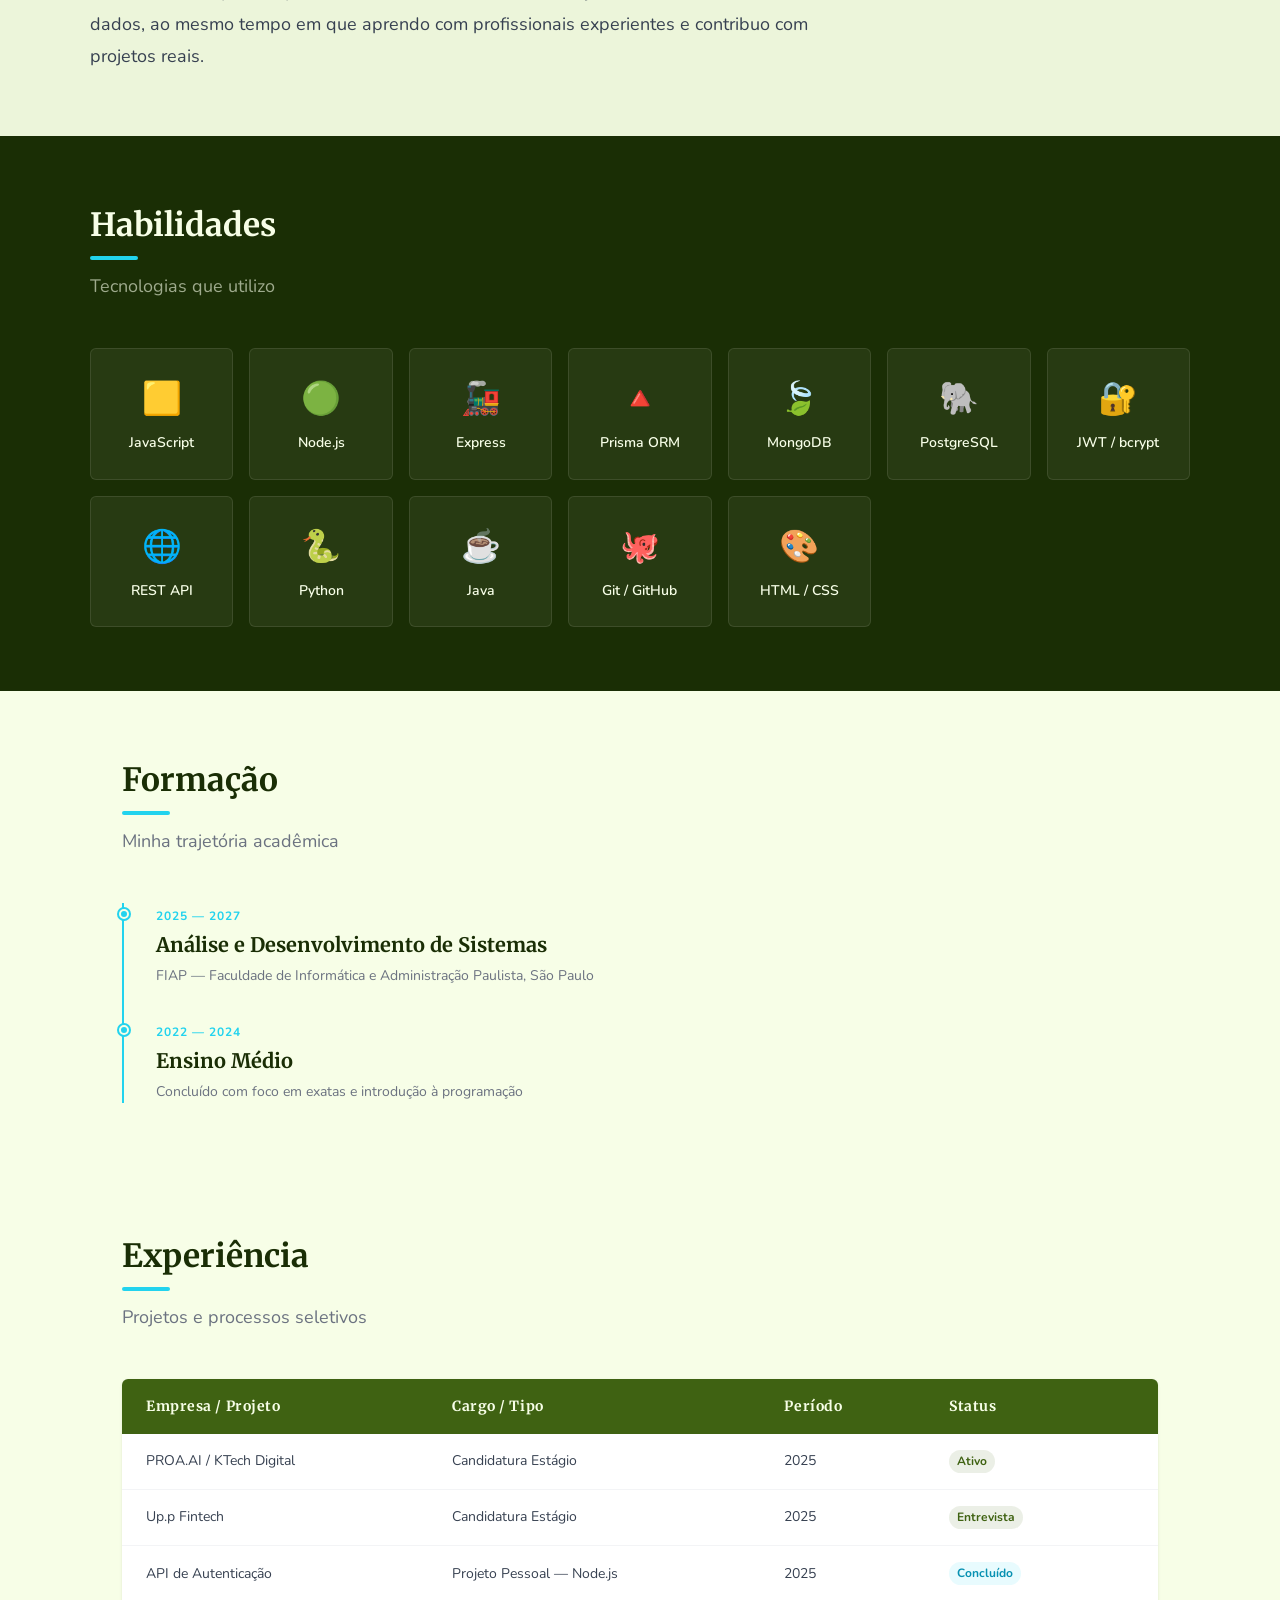
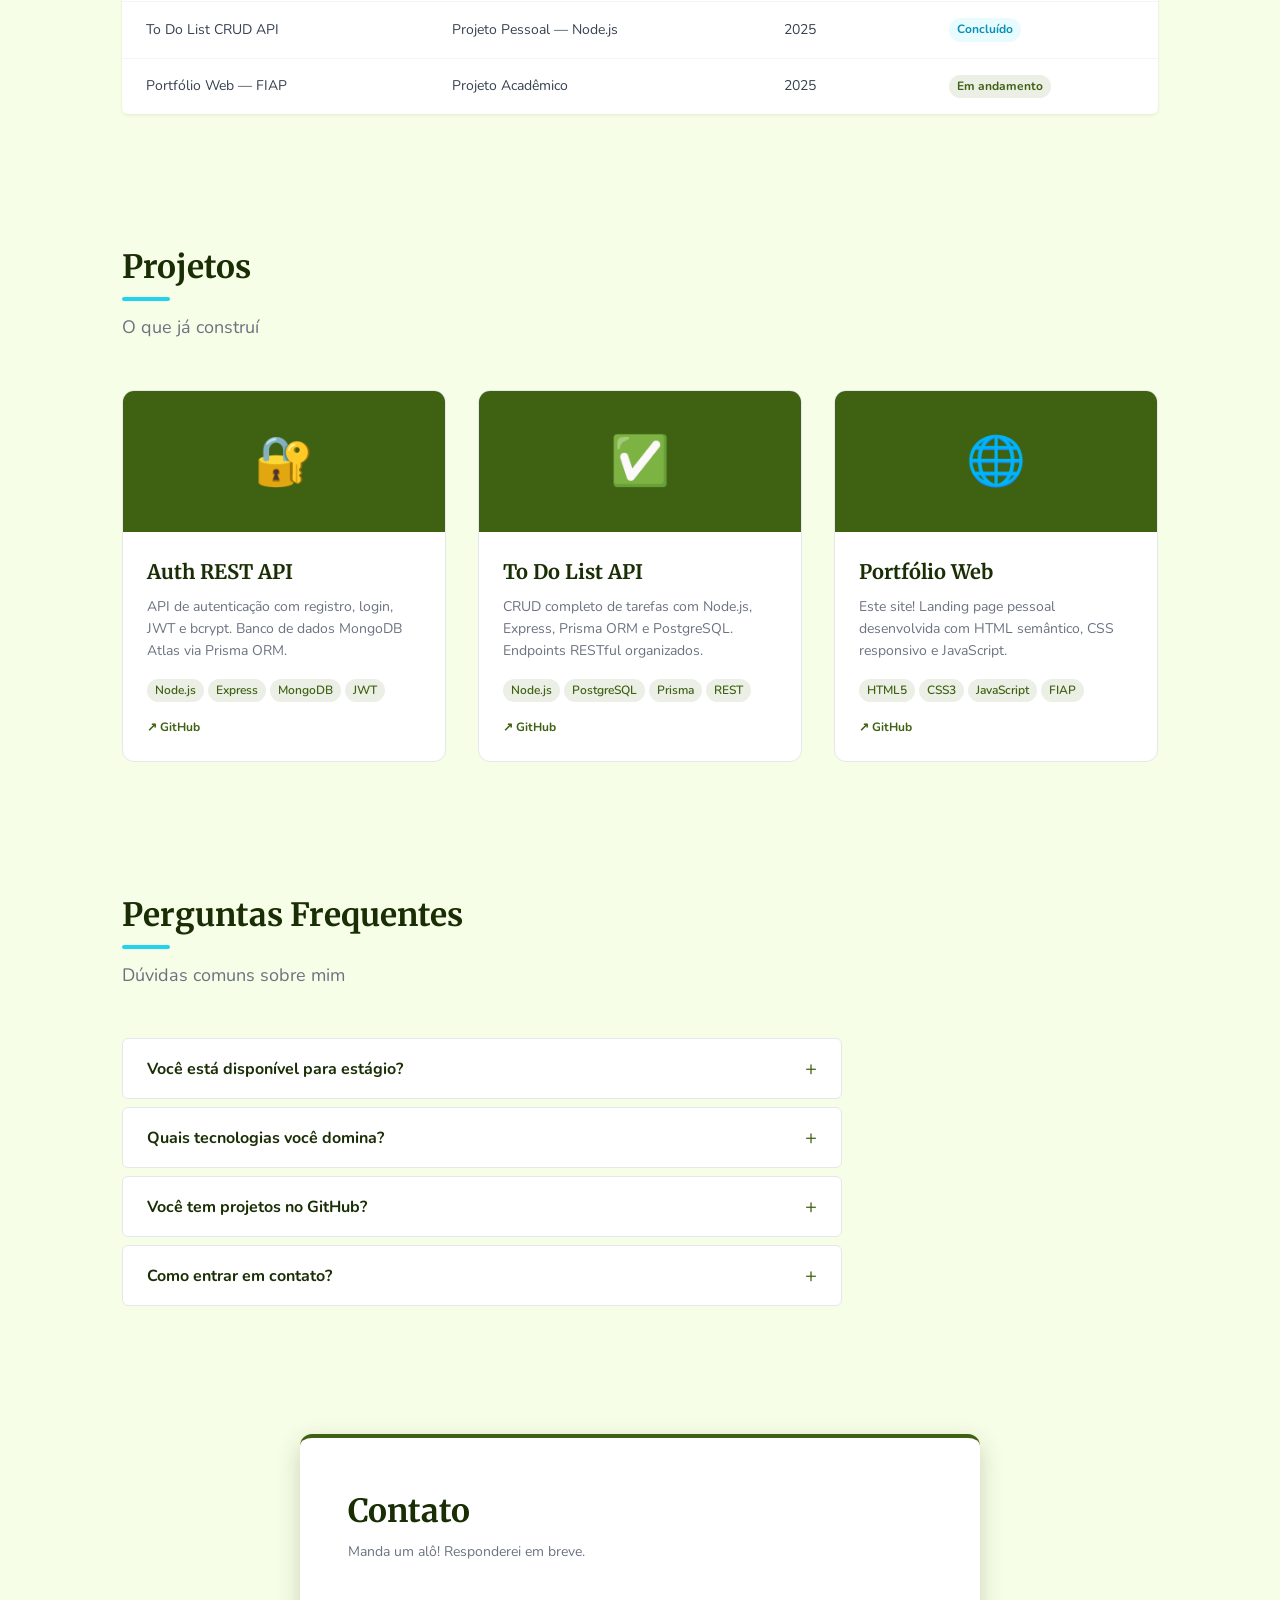
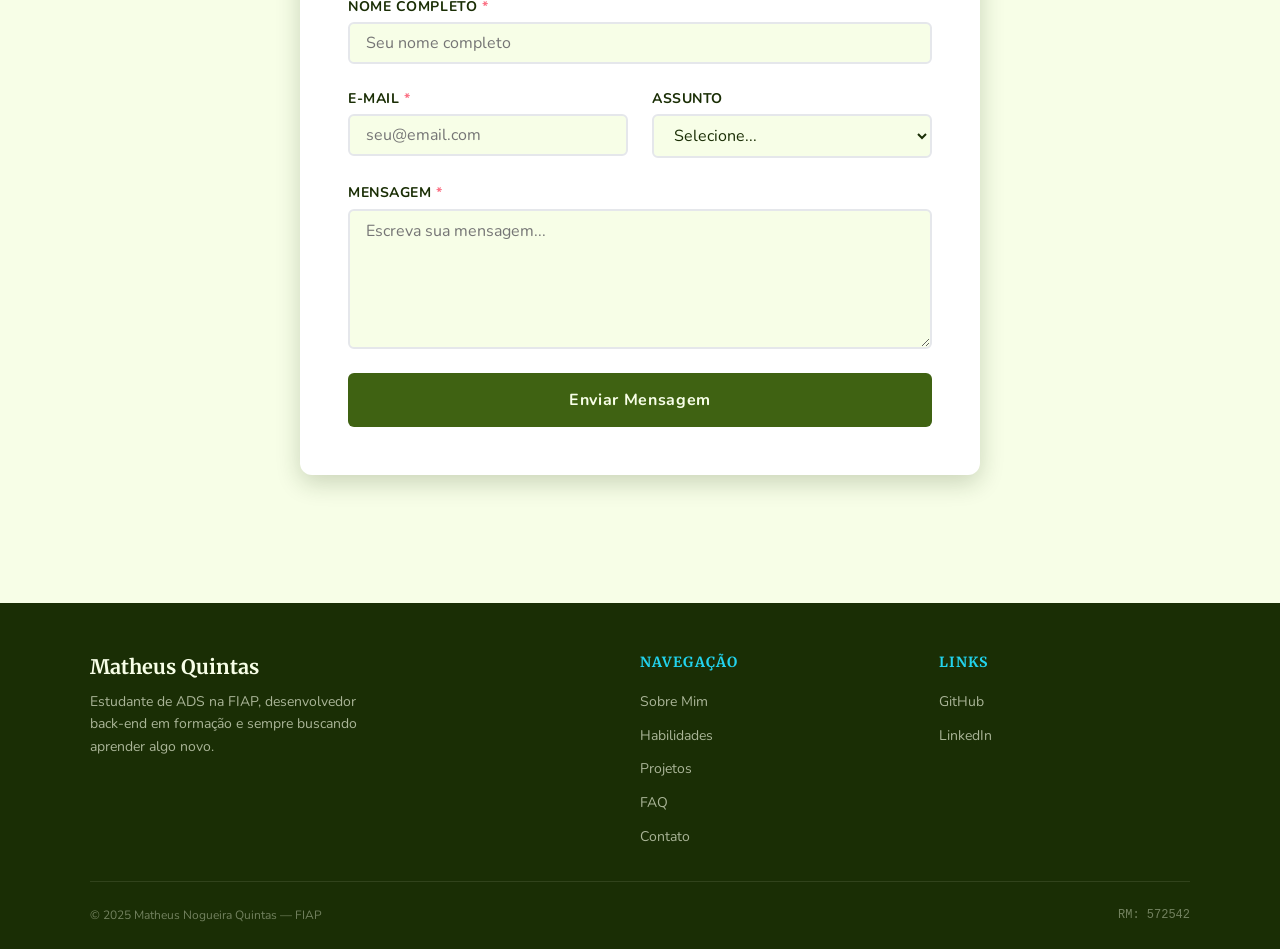
==== commit 635c400b: "step-7: validação de formulário com JavaScript" ====
--- a/index.html
+++ b/index.html
@@ -5,12 +5,10 @@
     <meta name="viewport" content="width=device-width, initial-scale=1.0">
     <title>Matheus Quintas — Portfólio</title>
 
-    <!-- Google Fonts -->
     <link rel="preconnect" href="https://fonts.googleapis.com">
     <link rel="preconnect" href="https://fonts.gstatic.com" crossorigin>
     <link href="https://fonts.googleapis.com/css2?family=Merriweather:wght@700;900&family=Nunito:wght@400;600;700&display=swap" rel="stylesheet">
 
-    <!-- CSS Modularizado -->
     <link rel="stylesheet" href="css/variables.css">
     <link rel="stylesheet" href="css/main.css">
     <link rel="stylesheet" href="css/header.css">
@@ -20,20 +18,16 @@
 </head>
 <body>
 
-    <!-- ===================== HEADER ===================== -->
+    <!-- HEADER -->
     <header>
         <div class="header-inner">
             <a href="#inicio" class="logo">
                 <img src="https://ui-avatars.com/api/?background=3F6212&color=22D3EE&name=Matheus+Nogueira+Quintas" alt="Logo MQ">
                 <span class="logo-text">Portfólio</span>
             </a>
-
             <button class="menu-toggle" id="menuToggle" aria-label="Abrir menu">
-                <span></span>
-                <span></span>
-                <span></span>
+                <span></span><span></span><span></span>
             </button>
-
             <nav id="mainNav">
                 <a href="#sobre">Sobre Mim</a>
                 <a href="#objetivo">Objetivo</a>
@@ -47,7 +41,7 @@
         </div>
     </header>
 
-    <!-- ===================== HERO ===================== -->
+    <!-- HERO -->
     <section id="inicio" class="hero">
         <div class="hero-inner">
             <div class="hero-content">
@@ -65,14 +59,14 @@
         </div>
     </section>
 
-    <!-- ===================== SOBRE MIM ===================== -->
+    <!-- SOBRE MIM -->
     <section id="sobre" class="section">
         <div class="about">
             <div>
                 <h2 class="section-title">Sobre Mim</h2>
                 <p class="section-subtitle">Quem eu sou</p>
                 <div class="about-text">
-                    <p>Sou estudante de ADS na FIAP, apaixonado por desenvolvimento back-end e tecnologia em geral. Fora do código, pratico jiu-jítsu (faixa branca 3° grau), treino e jogo muito — hábitos que me ensinaram disciplina e foco.</p>
+                    <p>Sou estudante de ADS na FIAP, apaixonado por desenvolvimento back-end e tecnologia em geral. Fora do código, pratico jiu-jítsu (faixa branca 2° grau), treino e jogo muito — hábitos que me ensinaram disciplina e foco.</p>
                     <p>Estou construindo um portfólio sólido com projetos reais em Node.js, APIs REST, bancos de dados e muito mais, enquanto busco minha primeira oportunidade como estagiário.</p>
                 </div>
             </div>
@@ -91,7 +85,7 @@
         </div>
     </section>
 
-    <!-- ===================== OBJETIVO ===================== -->
+    <!-- OBJETIVO -->
     <section id="objetivo" style="background-color: rgba(63,98,18,0.06); padding: var(--space-3xl) var(--space-xl);">
         <div style="max-width: var(--max-width); margin: 0 auto;">
             <h2 class="section-title">Objetivo Profissional</h2>
@@ -101,7 +95,7 @@
         </div>
     </section>
 
-    <!-- ===================== HABILIDADES ===================== -->
+    <!-- HABILIDADES -->
     <div id="habilidades" class="skills-bg">
         <div style="max-width: var(--max-width); margin: 0 auto;">
             <h2 class="section-title">Habilidades</h2>
@@ -123,7 +117,7 @@
         </div>
     </div>
 
-    <!-- ===================== FORMAÇÃO ===================== -->
+    <!-- FORMAÇÃO -->
     <section id="formacao" class="section">
         <h2 class="section-title">Formação</h2>
         <p class="section-subtitle">Minha trajetória acadêmica</p>
@@ -141,11 +135,10 @@
         </div>
     </section>
 
-    <!-- ===================== EXPERIÊNCIA ===================== -->
+    <!-- EXPERIÊNCIA -->
     <section id="experiencia" class="section">
         <h2 class="section-title">Experiência</h2>
         <p class="section-subtitle">Projetos e processos seletivos</p>
-
         <div class="table-wrapper">
             <table class="exp-table">
                 <thead>
@@ -192,129 +185,96 @@
         </div>
     </section>
 
-    <!-- ===================== PROJETOS ===================== -->
+    <!-- PROJETOS -->
     <section id="projetos" class="section">
         <h2 class="section-title">Projetos</h2>
         <p class="section-subtitle">O que já construí</p>
         <div class="projects-grid">
-
             <div class="project-card">
                 <div class="card-header"><span>🔐</span></div>
                 <div class="card-body">
                     <h3>Auth REST API</h3>
                     <p>API de autenticação com registro, login, JWT e bcrypt. Banco de dados MongoDB Atlas via Prisma ORM.</p>
                     <div class="project-tags">
-                        <span class="tag">Node.js</span>
-                        <span class="tag">Express</span>
-                        <span class="tag">MongoDB</span>
-                        <span class="tag">JWT</span>
+                        <span class="tag">Node.js</span><span class="tag">Express</span><span class="tag">MongoDB</span><span class="tag">JWT</span>
                     </div>
-                    <div class="card-links">
-                        <a href="https://github.com/MatheusQuintasdev" target="_blank">↗ GitHub</a>
-                    </div>
-                </div>
-            </div>
-
+                    <div class="card-links"><a href="https://github.com/MatheusQuintasdev" target="_blank">↗ GitHub</a></div>
+                </div>
+            </div>
             <div class="project-card">
                 <div class="card-header"><span>✅</span></div>
                 <div class="card-body">
                     <h3>To Do List API</h3>
                     <p>CRUD completo de tarefas com Node.js, Express, Prisma ORM e PostgreSQL. Endpoints RESTful organizados.</p>
                     <div class="project-tags">
-                        <span class="tag">Node.js</span>
-                        <span class="tag">PostgreSQL</span>
-                        <span class="tag">Prisma</span>
-                        <span class="tag">REST</span>
+                        <span class="tag">Node.js</span><span class="tag">PostgreSQL</span><span class="tag">Prisma</span><span class="tag">REST</span>
                     </div>
-                    <div class="card-links">
-                        <a href="https://github.com/MatheusQuintasdev" target="_blank">↗ GitHub</a>
-                    </div>
-                </div>
-            </div>
-
+                    <div class="card-links"><a href="https://github.com/MatheusQuintasdev" target="_blank">↗ GitHub</a></div>
+                </div>
+            </div>
             <div class="project-card">
                 <div class="card-header"><span>🌐</span></div>
                 <div class="card-body">
                     <h3>Portfólio Web</h3>
                     <p>Este site! Landing page pessoal desenvolvida com HTML semântico, CSS responsivo e JavaScript.</p>
                     <div class="project-tags">
-                        <span class="tag">HTML5</span>
-                        <span class="tag">CSS3</span>
-                        <span class="tag">JavaScript</span>
-                        <span class="tag">FIAP</span>
+                        <span class="tag">HTML5</span><span class="tag">CSS3</span><span class="tag">JavaScript</span><span class="tag">FIAP</span>
                     </div>
-                    <div class="card-links">
-                        <a href="https://github.com/MatheusQuintasdev" target="_blank">↗ GitHub</a>
-                    </div>
-                </div>
-            </div>
-
-        </div>
-    </section>
-
-    <!-- ===================== FAQ — ACCORDION ===================== -->
+                    <div class="card-links"><a href="https://github.com/MatheusQuintasdev" target="_blank">↗ GitHub</a></div>
+                </div>
+            </div>
+        </div>
+    </section>
+
+    <!-- FAQ — ACCORDION -->
     <section id="faq" class="section">
         <h2 class="section-title">Perguntas Frequentes</h2>
         <p class="section-subtitle">Dúvidas comuns sobre mim</p>
-
         <div class="accordion">
             <div class="accordion-item">
-                <button class="accordion-btn">
-                    Você está disponível para estágio?
-                    <span class="accordion-icon">+</span>
-                </button>
-                <div class="accordion-body">
-                    <p>Sim! Estou ativamente buscando minha primeira oportunidade como estagiário na área de desenvolvimento back-end. Tenho disponibilidade para início imediato.</p>
-                </div>
-            </div>
-
+                <button class="accordion-btn">Você está disponível para estágio? <span class="accordion-icon">+</span></button>
+                <div class="accordion-body"><p>Sim! Estou ativamente buscando minha primeira oportunidade como estagiário na área de desenvolvimento back-end. Tenho disponibilidade para início imediato.</p></div>
+            </div>
             <div class="accordion-item">
-                <button class="accordion-btn">
-                    Quais tecnologias você domina?
-                    <span class="accordion-icon">+</span>
-                </button>
-                <div class="accordion-body">
-                    <p>Trabalho com Node.js, Express, Prisma ORM, MongoDB, PostgreSQL, JWT, bcrypt, Git/GitHub, HTML e CSS. Também tenho conhecimentos em Python e Java pelo curso da FIAP.</p>
-                </div>
-            </div>
-
+                <button class="accordion-btn">Quais tecnologias você domina? <span class="accordion-icon">+</span></button>
+                <div class="accordion-body"><p>Trabalho com Node.js, Express, Prisma ORM, MongoDB, PostgreSQL, JWT, bcrypt, Git/GitHub, HTML e CSS. Também tenho conhecimentos em Python e Java pelo curso da FIAP.</p></div>
+            </div>
             <div class="accordion-item">
-                <button class="accordion-btn">
-                    Você tem projetos no GitHub?
-                    <span class="accordion-icon">+</span>
-                </button>
-                <div class="accordion-body">
-                    <p>Sim! Tenho uma API de autenticação (Node.js + MongoDB + JWT) e uma To Do List API (Node.js + PostgreSQL) publicadas no GitHub em MatheusQuintasdev.</p>
-                </div>
-            </div>
-
+                <button class="accordion-btn">Você tem projetos no GitHub? <span class="accordion-icon">+</span></button>
+                <div class="accordion-body"><p>Sim! Tenho uma API de autenticação (Node.js + MongoDB + JWT) e uma To Do List API (Node.js + PostgreSQL) publicadas no GitHub em MatheusQuintasdev.</p></div>
+            </div>
             <div class="accordion-item">
-                <button class="accordion-btn">
-                    Como entrar em contato?
-                    <span class="accordion-icon">+</span>
-                </button>
-                <div class="accordion-body">
-                    <p>Pelo formulário de contato aqui no site, pelo LinkedIn (matheus-quintass) ou diretamente pelo GitHub (MatheusQuintasdev). Respondo rápido!</p>
-                </div>
-            </div>
-        </div>
-    </section>
-
-    <!-- ===================== CONTATO ===================== -->
+                <button class="accordion-btn">Como entrar em contato? <span class="accordion-icon">+</span></button>
+                <div class="accordion-body"><p>Pelo formulário de contato aqui no site, pelo LinkedIn (matheus-quintass) ou diretamente pelo GitHub (MatheusQuintasdev). Respondo rápido!</p></div>
+            </div>
+        </div>
+    </section>
+
+    <!-- CONTATO -->
     <div id="contato" class="form-section">
-        <div class="form-wrapper">
+
+        <!-- Mensagem de sucesso (oculta por padrão) -->
+        <div id="formSucesso" class="form-sucesso">
+            <span class="sucesso-icone">✓</span>
+            <h3>Mensagem enviada com sucesso!</h3>
+            <p id="formSucessoNome"></p>
+        </div>
+
+        <div id="formWrapper" class="form-wrapper">
             <h2>Contato</h2>
             <p class="form-subtitle">Manda um alô! Responderei em breve.</p>
 
             <div class="form-group">
-                <label for="nome">Nome Completo</label>
-                <input type="text" id="nome" name="nome" placeholder="Seu nome aqui" required>
+                <label for="nome">Nome Completo <span class="obrigatorio">*</span></label>
+                <input type="text" id="nome" name="nome" placeholder="Seu nome completo">
+                <span class="form-erro" id="erro-nome"></span>
             </div>
 
             <div class="form-row">
                 <div class="form-group">
-                    <label for="email">E-mail</label>
-                    <input type="email" id="email" name="email" placeholder="seu@email.com" required>
+                    <label for="email">E-mail <span class="obrigatorio">*</span></label>
+                    <input type="text" id="email" name="email" placeholder="seu@email.com">
+                    <span class="form-erro" id="erro-email"></span>
                 </div>
                 <div class="form-group">
                     <label for="assunto">Assunto</label>
@@ -328,15 +288,16 @@
             </div>
 
             <div class="form-group">
-                <label for="mensagem">Mensagem</label>
-                <textarea id="mensagem" name="mensagem" placeholder="Escreva sua mensagem..." required></textarea>
-            </div>
-
-            <button type="button" class="form-submit">Enviar Mensagem</button>
+                <label for="mensagem">Mensagem <span class="obrigatorio">*</span></label>
+                <textarea id="mensagem" name="mensagem" placeholder="Escreva sua mensagem..."></textarea>
+                <span class="form-erro" id="erro-mensagem"></span>
+            </div>
+
+            <button type="button" id="formSubmit" class="form-submit">Enviar Mensagem</button>
         </div>
     </div>
 
-    <!-- ===================== FOOTER ===================== -->
+    <!-- FOOTER -->
     <footer>
         <div class="footer-inner">
             <div class="footer-brand">
@@ -367,10 +328,7 @@
         </div>
     </footer>
 
-    <!-- Botão Voltar ao Topo -->
     <button id="backToTop" aria-label="Voltar ao topo">↑</button>
-
-    <!-- JavaScript externo (menu + accordion + voltar ao topo) -->
     <script src="script.js"></script>
 
 </body>
--- a/css/form.css
+++ b/css/form.css
@@ -105,10 +105,66 @@
     transform: translateY(0);
 }
 
-/* Feedback de validação */
-.form-group input:invalid:not(:placeholder-shown),
-.form-group textarea:invalid:not(:placeholder-shown) {
-    border-color: var(--color-accent);
+/* ===========================
+   VALIDAÇÃO — ERROS
+   =========================== */
+
+.obrigatorio {
+    color: var(--color-accent);
+}
+
+.form-erro {
+    display: none;
+    font-size: var(--font-xs);
+    color: var(--color-accent);
+    margin-top: 2px;
+}
+
+.form-erro::before {
+    content: '⚠ ';
+}
+
+.campo-erro {
+    border-color: var(--color-accent) !important;
+    background-color: rgba(251, 113, 133, 0.05) !important;
+}
+
+/* ===========================
+   MENSAGEM DE SUCESSO
+   =========================== */
+
+.form-sucesso {
+    display: none;
+    max-width: 680px;
+    margin: 0 auto;
+    background-color: var(--color-primary);
+    color: var(--color-background);
+    border-radius: var(--radius-md);
+    padding: var(--space-3xl) var(--space-2xl);
+    text-align: center;
+}
+
+.sucesso-icone {
+    display: inline-flex;
+    align-items: center;
+    justify-content: center;
+    width: 56px;
+    height: 56px;
+    border-radius: var(--radius-full);
+    background-color: rgba(247, 254, 231, 0.2);
+    font-size: var(--font-2xl);
+    margin-bottom: var(--space-lg);
+}
+
+.form-sucesso h3 {
+    font-family: var(--font-heading);
+    font-size: var(--font-xl);
+    margin-bottom: var(--space-sm);
+}
+
+.form-sucesso p {
+    font-size: var(--font-sm);
+    opacity: 0.85;
 }
 
 /* ===========================
